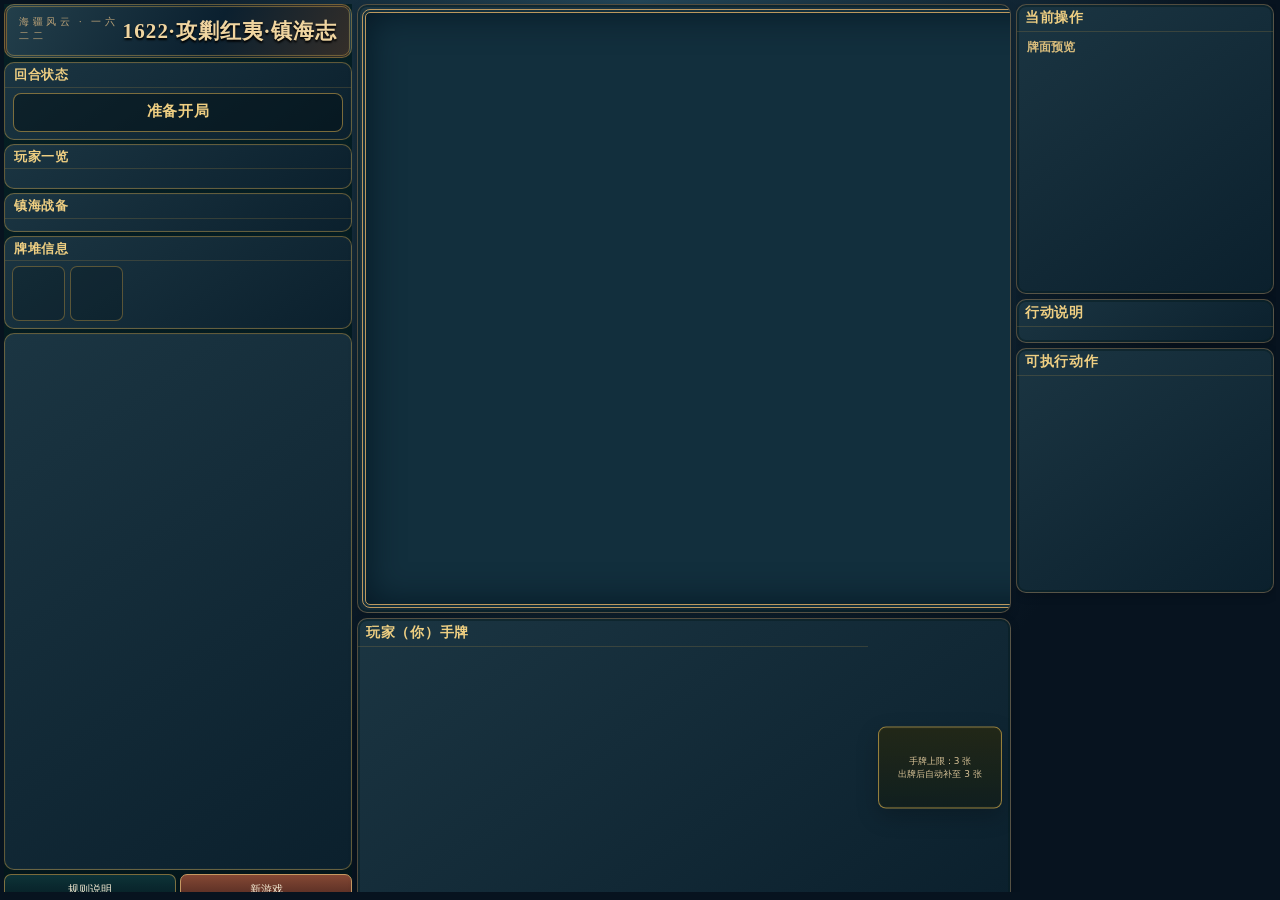
==== index.html @ cd89e006 "Add files via upload" ====
<!doctype html>
<html lang="zh-CN">
<head>
  <meta charset="utf-8">
  <meta name="viewport" content="width=device-width, initial-scale=1, viewport-fit=cover">
  <meta name="theme-color" content="#06171c">
  <title>1622·攻剿红夷·镇海志</title>
  <link rel="stylesheet" href="styles.css?v=12">
  <link rel="stylesheet" href="v13-reset.css?v=13">
  <link rel="stylesheet" href="v13-layout.css?v=13">
  <link rel="stylesheet" href="v13-board.css?v=13">
  <link rel="stylesheet" href="v13-controls.css?v=13">
  <link rel="stylesheet" href="v13-responsive.css?v=13">
  <link rel="stylesheet" href="v13-treasure-status.css?v=14">
  <link rel="stylesheet" href="v15-board-compact.css?v=15">
  <link rel="stylesheet" href="v16-reference-layout.css?v=16">
  <link rel="stylesheet" href="v17-tight-layout.css?v=17">
  <link rel="stylesheet" href="v18-left-reference.css?v=18">
  <link rel="stylesheet" href="v19-left-fit.css?v=19">
  <link rel="stylesheet" href="v20-left-icons.css?v=21">
  <link rel="stylesheet" href="v22-draw-ritual.css?v=22">
  <link rel="stylesheet" href="v23-visual-effects.css?v=23">
  <link rel="stylesheet" href="v25-mobile-responsive.css?v=29">
  <link rel="stylesheet" href="v28-mobile-cross-board.css?v=29">
  <link rel="stylesheet" href="v30-beginner-assist.css?v=30">
  <link rel="stylesheet" href="v31-analytics-feedback.css?v=31">
  <link rel="stylesheet" href="v32-feedback-placement.css?v=32">
  <link rel="stylesheet" href="v33-hand-swap.css?v=33">
  <link rel="stylesheet" href="v34-skill-cinematic.css?v=20260917">
  <link rel="stylesheet" href="mobile-portrait.css?v=2">
  <link rel="stylesheet" href="mobile-prompts.css?v=20260917c">
  <link rel="stylesheet" href="zhenhai-theme.css?v=1">
</head>
<body>
  <div id="app" class="game-shell">
    <aside class="left-dashboard" aria-label="牌局信息">
      <div class="brand-block">
        <h1>1622·攻剿红夷·镇海志</h1>
        <p>镇海争锋 · 单机三人局</p>
      </div>

      <section class="dashboard-panel round-panel">
        <div class="panel-heading">回合状态</div>
        <div id="turn-banner" class="turn-banner" aria-live="polite">准备开局</div>
      </section>

      <section class="dashboard-panel players-overview-panel">
        <div class="panel-heading">玩家一览</div>
        <div id="player-overview" class="player-overview"></div>
      </section>

      <section class="dashboard-panel treasure-overview-panel">
        <div class="panel-heading">镇海战备</div>
        <div id="treasure-overview" class="treasure-overview"></div>
      </section>

      <section class="dashboard-panel pile-info-panel">
        <div class="panel-heading">牌堆信息</div>
        <div class="pile-rail" aria-label="牌堆状态">
          <div id="draw-pile" class="pile-card"></div>
          <div id="discard-pile" class="pile-card"></div>
        </div>
      </section>

      <section id="game-log" class="game-log dashboard-panel" aria-label="行动记录"></section>

      <div class="left-actions">
        <button id="btn-rules" class="ghost-button" type="button">规则说明</button>
        <button id="btn-new-game" class="ghost-button" type="button">新游戏</button>
      </div>
    </aside>

    <main class="main-dashboard">
      <!-- Hidden interaction sources retained so target-selection logic stays intact. -->
      <section class="top-dashboard-row" aria-hidden="true">
        <section class="dashboard-panel inventory-panel">
          <div class="panel-heading">镇海战备库存</div>
          <div id="treasure-bar" class="treasure-bar" aria-label="中央镇海战备库"></div>
        </section>
        <section class="ai-status-strip" aria-label="AI玩家状态">
          <aside id="ai-left" class="player-panel player-panel--left" aria-label="AI玩家甲"></aside>
          <aside id="ai-right" class="player-panel player-panel--right" aria-label="AI玩家乙"></aside>
        </section>
      </section>

      <section class="board-stage dashboard-panel" aria-label="中央棋盘">
        <div id="board-wrap" class="board-wrap">
          <div id="board-overlay" class="board-overlay"></div>
        </div>
      </section>

      <section class="hand-dashboard dashboard-panel" aria-label="玩家手牌区">
        <div id="hand-title" class="panel-heading hand-heading">玩家（你）手牌</div>
        <section id="human-panel" class="human-panel" aria-label="玩家操作区"></section>
        <div class="hand-side-note" aria-label="换牌快捷操作">
          <span class="hand-side-note__mark">镇</span>
          <p>手牌上限：3 张<br>出牌后自动补至 3 张</p>
        </div>
      </section>
    </main>

    <aside class="right-dashboard" aria-label="当前操作">
      <section class="dashboard-panel operation-panel">
        <div class="panel-heading">当前操作</div>
        <div class="panel-subheading">牌面预览</div>
        <div id="selected-card-preview" class="selected-card-preview"></div>
      </section>

      <section class="dashboard-panel guide-panel">
        <div class="panel-heading">行动说明</div>
        <div id="action-guide" class="action-guide"></div>
      </section>

      <section class="dashboard-panel controls-panel">
        <div class="panel-heading">可执行动作</div>
        <div id="action-controls" class="action-controls"></div>
      </section>
    </aside>
  </div>

  <div id="toast" class="toast" role="status" aria-live="polite"></div>
  <div id="modal-root" class="modal-root" aria-live="assertive"></div>

  <script src="src/namespace.js?v=13"></script>
  <script src="src/v30-beginner-assist-logic.js?v=30"></script>
  <script src="src/v32-feedback-layout.js?v=32"></script>
  <script src="src/v33-hand-swap-layout.js?v=33"></script>
  <script src="src/v34-skill-cinematic-logic.js?v=34"></script>
  <script src="src/v25-mobile-layout.js?v=29"></script>
  <script src="src/catalog.js?v=13"></script>
  <script src="src/draw-ritual.js?v=22"></script>
  <script src="src/v23-visual-effects-logic.js?v=24"></script>
  <script src="src/state.js?v=20260917"></script>
  <script src="src/rules.js?v=20260917"></script>
  <script src="src/ai.js?v=13"></script>
  <script src="src/storage.js?v=20260917"></script>
  <script src="src/ui.js?v=20260917"></script>
  <script src="src/v13-ui.js?v=20260917"></script>
  <script src="src/v15-board-ui.js?v=17"></script>
  <script src="src/v18-left-ui.js?v=20260917"></script>
  <script src="src/v22-draw-ritual-ui.js?v=22"></script>
  <script src="src/v23-visual-effects.js?v=23"></script>
  <script src="src/v25-mobile-ui.js?v=29"></script>
  <script src="src/v30-beginner-assist-ui.js?v=30"></script>
  <script src="src/v34-skill-cinematic-ui.js?v=20260917c"></script>
  <script src="src/mobile-prompts.js?v=20260917c"></script>
  <script src="src/zhenhai-cinematic.js?v=1"></script>
  <script src="src/main.js?v=zhenhai1"></script>
</body>
</html>
---- styles.css ----
:root {
  color-scheme: dark;
  --bg: #06171f;
  --bg-deep: #031017;
  --surface: rgba(8, 31, 40, 0.94);
  --surface-2: rgba(11, 45, 56, 0.9);
  --ink: #f5ead0;
  --muted: #b9ab8a;
  --gold: #d6ae56;
  --gold-bright: #f1d187;
  --gold-dim: #84652c;
  --red: #9d3d34;
  --blue: #3489b1;
  --human: #e3bf57;
  --line: rgba(224, 190, 114, 0.3);
  --shadow: 0 18px 48px rgba(0, 0, 0, 0.42);
  --radius: 14px;
  font-family: "PingFang SC", "Microsoft YaHei", system-ui, sans-serif;
}

* { box-sizing: border-box; }
html, body { margin: 0; min-height: 100%; background: var(--bg-deep); color: var(--ink); }
body {
  min-height: 100vh;
  background:
    radial-gradient(circle at 50% 20%, rgba(30, 108, 118, 0.18), transparent 42%),
    linear-gradient(180deg, #071d27 0%, #031017 100%);
  overflow: auto;
}
button { font: inherit; }
button:focus-visible { outline: 2px solid var(--gold-bright); outline-offset: 3px; }

.game-shell {
  min-height: 980px;
  display: grid;
  grid-template-columns: 170px minmax(900px, 1fr) 170px;
  grid-template-rows: 72px 676px 190px;
  grid-template-areas:
    "header header header"
    "left table right"
    "human human human";
  gap: 10px;
  padding: 10px;
  max-width: 1560px;
  min-width: 1280px;
  margin: 0 auto;
}

.game-header {
  grid-area: header;
  display: grid;
  grid-template-columns: minmax(280px, 1fr) auto minmax(280px, 1fr);
  align-items: center;
  gap: 16px;
  padding: 0 18px;
  border: 1px solid var(--line);
  border-radius: var(--radius);
  background: linear-gradient(180deg, rgba(11, 45, 56, 0.95), rgba(6, 26, 35, 0.96));
  box-shadow: var(--shadow);
}
.brand-block h1 {
  margin: 0;
  color: var(--gold-bright);
  font-family: "STKaiti", "KaiTi", "Songti SC", serif;
  font-size: clamp(20px, 1.8vw, 30px);
  letter-spacing: 0.06em;
}
.brand-block p { margin: 2px 0 0; color: var(--muted); font-size: 12px; }
.turn-banner {
  min-width: 210px;
  padding: 10px 18px;
  text-align: center;
  border: 1px solid rgba(241, 209, 135, 0.45);
  background: rgba(8, 28, 34, 0.75);
  color: var(--gold-bright);
  border-radius: 999px;
  font-weight: 700;
  letter-spacing: 0.06em;
}
.turn-banner.turn-pulse { animation: turnPulse 0.7s ease; }
.header-actions { display: flex; justify-content: flex-end; gap: 8px; }
.ghost-button, .action-button {
  border: 1px solid rgba(214, 174, 86, 0.55);
  background: rgba(9, 32, 40, 0.9);
  color: var(--ink);
  border-radius: 10px;
  padding: 9px 14px;
  cursor: pointer;
  transition: transform 150ms ease, border-color 150ms ease, background 150ms ease;
}
.ghost-button:hover, .action-button:hover:not(:disabled) {
  transform: translateY(-1px);
  border-color: var(--gold-bright);
  background: rgba(24, 62, 67, 0.95);
}
.action-button--primary { background: linear-gradient(180deg, #8b6425, #5c3d14); color: #fff4ce; border-color: #e2bd69; font-weight: 700; }
.action-button:disabled { opacity: 0.42; cursor: not-allowed; }

.player-panel {
  min-height: 0;
  border: 1px solid var(--line);
  border-radius: var(--radius);
  background: linear-gradient(180deg, var(--surface-2), var(--surface));
  box-shadow: var(--shadow);
  overflow: hidden;
}
.player-panel--left { grid-area: left; }
.player-panel--right { grid-area: right; }
.player-card { height: 100%; display: flex; flex-direction: column; padding: 14px; gap: 12px; }
.player-card.is-current { box-shadow: inset 0 0 0 2px rgba(241, 209, 135, 0.5); }
.player-card.is-legal-target { cursor: pointer; animation: targetGlow 1s ease-in-out infinite alternate; }
.player-name-row { display: flex; align-items: center; justify-content: space-between; gap: 10px; }
.player-name { font-family: "STKaiti", "KaiTi", serif; font-size: 20px; color: var(--gold-bright); }
.player-status { color: var(--muted); font-size: 12px; }
.player-position { font-size: 13px; color: #d9c7a3; padding: 7px 9px; border-radius: 8px; background: rgba(0,0,0,.16); }
.ai-hand { display: flex; height: 92px; align-items: center; justify-content: center; padding-left: 28px; }
.ai-hand-card { width: 48px; aspect-ratio: 2154 / 3326; object-fit: cover; border-radius: 5px; border: 1px solid rgba(230, 200, 130, .45); box-shadow: 0 5px 12px rgba(0,0,0,.35); margin-left: -28px; }
.treasure-mini-list { display: grid; grid-template-columns: 1fr 1fr; gap: 7px; }
.treasure-mini { display: flex; align-items: center; gap: 7px; min-width: 0; padding: 5px 6px; border: 1px solid rgba(214,174,86,.2); border-radius: 8px; background: rgba(1,11,15,.2); }
.treasure-mini img { width: 28px; aspect-ratio: 2154 / 3326; object-fit: cover; border-radius: 3px; }
.treasure-mini span { font-size: 11px; white-space: nowrap; overflow: hidden; text-overflow: ellipsis; }
.treasure-mini strong { margin-left: auto; color: var(--gold-bright); }
.last-action { margin-top: auto; font-size: 12px; line-height: 1.55; color: #cbbd9c; border-top: 1px solid rgba(214,174,86,.18); padding-top: 10px; }
.skip-badge { color: #ffd3c8; background: rgba(124,44,36,.55); border: 1px solid rgba(218,104,88,.6); padding: 3px 7px; border-radius: 999px; font-size: 11px; }

.table-area {
  grid-area: table;
  min-height: 676px;
  display: grid;
  grid-template-rows: 72px 510px 78px;
  gap: 8px;
}
.treasure-bar {
  display: grid;
  grid-template-columns: repeat(4, minmax(0, 1fr));
  gap: 8px;
}
.treasure-stock {
  display: grid;
  grid-template-columns: 46px 1fr auto;
  align-items: center;
  gap: 8px;
  min-width: 0;
  padding: 7px 10px;
  border: 1px solid var(--line);
  background: linear-gradient(180deg, rgba(21, 52, 58, .95), rgba(7, 30, 39, .96));
  border-radius: 11px;
}
.treasure-stock img { width: 42px; height: 56px; object-fit: cover; border-radius: 4px; }
.treasure-stock__name { min-width: 0; font-family: "STKaiti", "KaiTi", serif; color: #f1d99a; font-size: 15px; overflow: hidden; text-overflow: ellipsis; white-space: nowrap; }
.treasure-stock__count { font-size: 22px; color: var(--gold-bright); font-weight: 800; }

.board-stage {
  min-height: 0;
  position: relative;
  display: flex;
  justify-content: center;
  align-items: center;
  gap: 14px;
  overflow: auto;
  padding: 6px 8px;
  border: 1px solid rgba(214,174,86,.2);
  border-radius: var(--radius);
  background: radial-gradient(circle at center, rgba(16,73,80,.3), rgba(0,0,0,.18));
}
.board-wrap {
  position: relative;
  width: 800px;
  height: 500px;
  min-width: 800px;
  min-height: 500px;
  max-width: 800px;
  max-height: 500px;
  flex: 0 0 800px;
  border-radius: 22px;
  overflow: hidden;
  border: 1px solid rgba(241,209,135,.14);
  background:
    radial-gradient(circle at 50% 50%, rgba(20, 80, 82, 0.34), transparent 25%),
    radial-gradient(circle at 50% 50%, rgba(244, 214, 138, 0.07), transparent 52%),
    linear-gradient(180deg, rgba(10, 36, 44, 0.92), rgba(4, 19, 25, 0.96));
  box-shadow: inset 0 0 0 1px rgba(255,255,255,.03), 0 14px 36px rgba(0,0,0,.32);
}
.board-overlay { position: absolute; inset: 0; pointer-events: none; }
.board-cross {
  position: absolute;
  border-radius: 999px;
  background: linear-gradient(180deg, rgba(241,209,135,.08), rgba(241,209,135,.24), rgba(241,209,135,.08));
  box-shadow: 0 0 18px rgba(241,209,135,.08);
}
.board-cross--vertical { left: calc(50% - 4px); top: 18%; width: 8px; height: 64%; }
.board-cross--horizontal { top: calc(50% - 4px); left: 20%; width: 60%; height: 8px; }
.board-node {
  position: absolute;
  transform: translate(-50%, -50%);
  width: 24%;
  min-height: 150px;
  padding: 12px 12px 10px;
  border-radius: 18px;
  border: 1px solid rgba(241,209,135,.2);
  background: linear-gradient(180deg, rgba(17, 48, 55, .96), rgba(7, 24, 30, .96));
  box-shadow: 0 12px 22px rgba(0,0,0,.22);
  display: flex;
  flex-direction: column;
  align-items: center;
  justify-content: center;
  gap: 8px;
  z-index: 2;
}
.board-node--center {
  width: 18%;
  min-height: 112px;
  border-radius: 26px;
  background: linear-gradient(180deg, rgba(42, 70, 55, .97), rgba(24, 44, 31, .96));
}
.board-node.is-opened { border-color: rgba(241,209,135,.34); }
.board-node__card-wrap {
  width: min(86%, 150px);
  aspect-ratio: 2154 / 3326;
  padding: 6px;
  border-radius: 12px;
  background: rgba(255,255,255,.03);
  box-shadow: inset 0 0 0 1px rgba(255,255,255,.04);
}
.location-card-on-board {
  width: 100%;
  height: 100%;
  display: block;
  object-fit: cover;
  border-radius: 8px;
  box-shadow: 0 10px 20px rgba(0,0,0,.34);
}
.board-slot-empty {
  width: 82%;
  min-height: 118px;
  display: grid;
  place-items: center;
  text-align: center;
  padding: 14px 10px;
  border-radius: 14px;
  border: 1px dashed rgba(241,209,135,.34);
  background: rgba(255,255,255,.03);
  color: #dfc693;
  font-size: 13px;
  letter-spacing: 0.04em;
}
.board-node__title {
  font-family: "STKaiti", "KaiTi", serif;
  color: var(--gold-bright);
  font-size: 18px;
  line-height: 1.1;
  text-align: center;
}
.board-node__subtitle {
  color: #c9b78e;
  font-size: 11px;
  line-height: 1.4;
  text-align: center;
}
.board-target {
  position: absolute;
  width: 27%;
  height: 50%;
  max-height: 244px;
  transform: translate(-50%, -50%);
  border: 2px dashed rgba(246, 214, 129, .92);
  border-radius: 20px;
  background: rgba(255, 223, 132, .08);
  cursor: pointer;
  pointer-events: auto;
  animation: targetGlow 1s ease-in-out infinite alternate;
  z-index: 4;
}
.board-target:hover { background: rgba(255,223,132,.15); }
.board-target--center {
  width: 20%;
  height: 28%;
  border-radius: 28px;
}
.player-token {
  position: absolute;
  width: 34px;
  height: 34px;
  transform: translate(-50%, -50%);
  border-radius: 50%;
  display: grid;
  place-items: center;
  color: #091218;
  font-weight: 900;
  font-size: 12px;
  border: 3px solid rgba(255,255,255,.78);
  box-shadow: 0 5px 12px rgba(0,0,0,.5), inset 0 0 0 1px rgba(0,0,0,.22);
  z-index: 8;
  pointer-events: none;
}
.player-token--human { background: var(--human); }
.player-token--ai1 { background: #d65d51; }
.player-token--ai2 { background: #54a6ca; }
.pile-rail { width: 82px; display: flex; flex-direction: column; gap: 12px; align-items: center; }
.pile-card { width: 68px; text-align: center; font-size: 11px; color: var(--muted); }
.pile-card img { width: 58px; aspect-ratio: 2154 / 3326; object-fit: cover; border-radius: 5px; box-shadow: 0 5px 13px rgba(0,0,0,.45); display: block; margin: 0 auto 5px; }
.pile-card strong { color: var(--gold-bright); font-size: 16px; }

.game-log {
  overflow: hidden;
  border: 1px solid rgba(214,174,86,.2);
  border-radius: 10px;
  padding: 8px 12px;
  background: rgba(2, 15, 20, .58);
}
.game-log h3 { margin: 0 0 4px; color: var(--gold); font-size: 12px; }
.log-lines { display: grid; gap: 2px; font-size: 11px; color: #c8baa0; line-height: 1.45; }
.log-line:last-child { color: #f2dfb3; }

.human-panel {
  grid-area: human;
  min-height: 0;
  display: grid;
  grid-template-columns: 240px minmax(0, 1fr) 310px;
  gap: 12px;
  padding: 12px 14px;
  border: 1px solid var(--line);
  border-radius: var(--radius);
  background: linear-gradient(180deg, rgba(9,38,47,.98), rgba(4,22,30,.98));
  box-shadow: var(--shadow);
}
.human-summary { min-width: 0; }
.human-summary h2 { margin: 0 0 4px; font-family: "STKaiti", "KaiTi", serif; color: var(--gold-bright); font-size: 21px; }
.human-summary p { margin: 2px 0 8px; color: var(--muted); font-size: 12px; }
.human-treasures { display: grid; grid-template-columns: 1fr 1fr; gap: 6px; }
.human-treasure { font-size: 11px; padding: 6px 7px; border: 1px solid rgba(214,174,86,.18); border-radius: 7px; display: flex; justify-content: space-between; }
.human-treasure strong { color: var(--gold-bright); }
.hand-zone { display: flex; justify-content: center; align-items: flex-end; min-width: 0; padding: 0 20px; overflow: visible; }
.hand-card-button {
  width: clamp(84px, 8vw, 116px);
  aspect-ratio: 2154 / 3326;
  padding: 0;
  border: 1px solid rgba(235,204,132,.65);
  border-radius: 7px;
  background: transparent;
  box-shadow: 0 8px 18px rgba(0,0,0,.38);
  cursor: pointer;
  margin-left: -20px;
  transform-origin: center bottom;
  transition: transform 150ms ease, filter 150ms ease, box-shadow 150ms ease;
  position: relative;
}
.hand-card-button:first-child { margin-left: 0; }
.hand-card-button:hover, .hand-card-button.is-selected {
  transform: translateY(-14px) scale(1.035);
  z-index: 6;
  box-shadow: 0 14px 30px rgba(0,0,0,.55), 0 0 0 2px var(--gold-bright);
}
.hand-card-button img { width: 100%; height: 100%; object-fit: cover; border-radius: inherit; display: block; }
.hand-card-button:disabled { cursor: default; filter: saturate(.7) brightness(.75); }
.hand-card-button.card-enter-hand { animation: cardEnter 380ms ease both; }
.card-tooltip {
  display: none;
  position: absolute;
  left: 50%;
  bottom: calc(100% + 8px);
  transform: translateX(-50%);
  width: 210px;
  padding: 7px 8px;
  border-radius: 7px;
  background: rgba(1,12,17,.96);
  border: 1px solid rgba(214,174,86,.5);
  color: #f0e3c7;
  font-size: 11px;
  line-height: 1.45;
  z-index: 12;
  pointer-events: none;
}
.hand-card-button:hover .card-tooltip, .hand-card-button:focus-visible .card-tooltip { display: block; }
.human-actions { display: flex; flex-direction: column; justify-content: space-between; gap: 8px; }
.action-hint {
  min-height: 82px;
  padding: 9px 10px;
  border-radius: 9px;
  background: rgba(0,0,0,.18);
  border: 1px solid rgba(214,174,86,.18);
  color: #dac9a5;
  font-size: 12px;
  line-height: 1.55;
}
.action-buttons { display: grid; grid-template-columns: 1fr 1fr; gap: 8px; }
.action-buttons .action-button--primary { grid-column: 1 / -1; }

.toast {
  position: fixed;
  left: 50%;
  bottom: 224px;
  transform: translate(-50%, 12px);
  min-width: 220px;
  max-width: min(640px, 86vw);
  padding: 10px 16px;
  border-radius: 10px;
  border: 1px solid rgba(241,209,135,.48);
  background: rgba(2,15,20,.96);
  color: #f6e8c5;
  box-shadow: 0 14px 36px rgba(0,0,0,.45);
  opacity: 0;
  pointer-events: none;
  transition: opacity 180ms ease, transform 180ms ease;
  z-index: 100;
}
.toast.is-visible { opacity: 1; transform: translate(-50%, 0); }
.modal-root { position: fixed; inset: 0; pointer-events: none; z-index: 120; }
.modal-root.is-open { pointer-events: auto; background: rgba(0,7,10,.72); display: grid; place-items: center; padding: 24px; }
.modal {
  width: min(620px, 94vw);
  max-height: 84vh;
  overflow: auto;
  padding: 22px;
  border-radius: 16px;
  border: 1px solid rgba(241,209,135,.55);
  background: linear-gradient(180deg, #12313a, #071c25);
  box-shadow: 0 25px 70px rgba(0,0,0,.65);
}
.modal h2 { margin: 0 0 8px; font-family: "STKaiti", "KaiTi", serif; color: var(--gold-bright); }
.modal p { color: #cdbf9f; line-height: 1.65; }
.modal-actions { display: flex; flex-wrap: wrap; gap: 8px; margin-top: 16px; }
.choice-grid { display: grid; grid-template-columns: repeat(auto-fit, minmax(130px, 1fr)); gap: 10px; margin-top: 14px; }
.choice-button { border: 1px solid rgba(214,174,86,.36); border-radius: 10px; background: rgba(0,0,0,.18); color: var(--ink); padding: 10px; cursor: pointer; text-align: left; }
.choice-button:hover { border-color: var(--gold-bright); }
.choice-button img { width: 56px; aspect-ratio: 2154 / 3326; object-fit: cover; float: left; margin-right: 9px; border-radius: 4px; }
.winner-overlay { text-align: center; }
.winner-overlay .winner-four { display: grid; grid-template-columns: repeat(4, 1fr); gap: 8px; margin-top: 16px; }
.winner-overlay .winner-four img { width: 100%; border-radius: 6px; }

@keyframes cardEnter { from { opacity: 0; transform: translateY(26px) scale(.92); } to { opacity: 1; transform: translateY(0) scale(1); } }
@keyframes targetGlow { from { box-shadow: 0 0 0 1px rgba(241,209,135,.25), 0 0 8px rgba(241,209,135,.15); } to { box-shadow: 0 0 0 3px rgba(241,209,135,.62), 0 0 26px rgba(241,209,135,.38); } }
@keyframes turnPulse { 50% { box-shadow: 0 0 22px rgba(241,209,135,.45); } }

@media (max-width: 1279px) {
  .game-shell {
    min-width: 0;
    max-width: 1040px;
    grid-template-columns: 1fr 1fr;
    grid-template-rows: auto 250px 676px 190px;
    grid-template-areas:
      "header header"
      "left right"
      "table table"
      "human human";
  }
  .player-panel { min-height: 240px; }
  .player-card { padding: 12px; }
  .last-action { max-height: 50px; overflow: hidden; }
}

@media (max-width: 900px) {
  body { overflow: auto; }
  .game-shell {
    height: auto;
    min-height: 100vh;
    grid-template-columns: 1fr 1fr;
    grid-template-rows: auto auto 676px auto;
    grid-template-areas:
      "header header"
      "left right"
      "table table"
      "human human";
  }
  .game-header { grid-template-columns: 1fr; gap: 6px; padding: 12px; }
  .header-actions { justify-content: center; }
  .brand-block { text-align: center; }
  .player-panel { min-height: 260px; }
  .human-panel { grid-template-columns: 1fr; min-height: 350px; }
  .human-summary { display: grid; grid-template-columns: 1fr 1fr; gap: 8px; }
  .hand-zone { min-height: 190px; }
  .board-stage { justify-content: flex-start; }
  .board-wrap { width: 800px; height: 500px; min-width: 800px; min-height: 500px; flex-basis: 800px; }
  .board-node { width: 24%; min-height: 150px; }
  .board-node--center { width: 18%; min-height: 112px; }
}

@media (prefers-reduced-motion: reduce) {
  *, *::before, *::after {
    animation-duration: 0.001ms !important;
    animation-iteration-count: 1 !important;
    transition-duration: 0.001ms !important;
    scroll-behavior: auto !important;
  }
}
---- v13-layout.css ----
:root {
  color-scheme: dark;
  --v13-bg: #041317;
  --v13-bg-2: #071c21;
  --v13-panel: #08252a;
  --v13-panel-2: #0b3035;
  --v13-panel-soft: rgba(7, 35, 40, 0.86);
  --v13-gold: #c89a48;
  --v13-gold-bright: #efcf82;
  --v13-gold-soft: rgba(211, 167, 85, 0.34);
  --v13-ink: #f4ead2;
  --v13-muted: #b9aa8d;
  --v13-line: rgba(204, 158, 70, 0.43);
  --v13-line-soft: rgba(204, 158, 70, 0.19);
  --v13-green: #5f7440;
  --v13-blue: #23627c;
  --v13-red: #7f342b;
  --v13-shadow: 0 12px 28px rgba(0, 0, 0, 0.34);
  --v13-radius: 10px;
  font-family: "PingFang SC", "Microsoft YaHei", system-ui, sans-serif;
}

* { box-sizing: border-box; }
html, body { margin: 0; min-height: 100%; background: var(--v13-bg); color: var(--v13-ink); }
body {
  min-height: 100vh;
  overflow-x: hidden;
  overflow-y: auto;
  background:
    linear-gradient(rgba(255,255,255,.012) 1px, transparent 1px),
    linear-gradient(90deg, rgba(255,255,255,.012) 1px, transparent 1px),
    linear-gradient(180deg, #08232a 0%, #041317 34%, #031015 100%);
  background-size: 36px 36px, 36px 36px, auto;
}
button { font: inherit; }
button:focus-visible { outline: 2px solid var(--v13-gold-bright); outline-offset: 2px; }
img { -webkit-user-drag: none; user-select: none; }

.game-shell {
  width: min(1920px, 100%);
  min-height: 100vh;
  margin: 0 auto;
  padding: 8px;
  display: grid;
  grid-template-columns: 300px minmax(0, 1fr) 286px;
  gap: 8px;
  align-items: stretch;
}

.left-dashboard,
.main-dashboard,
.right-dashboard {
  min-width: 0;
}

.left-dashboard,
.right-dashboard {
  display: flex;
  flex-direction: column;
  gap: 8px;
}

.main-dashboard {
  display: grid;
  grid-template-rows: auto minmax(500px, 1fr) 252px;
  gap: 8px;
}

.dashboard-panel,
.player-panel {
  border: 1px solid var(--v13-line);
  border-radius: var(--v13-radius);
  background: linear-gradient(180deg, rgba(10, 45, 50, .96), rgba(4, 26, 31, .97));
  box-shadow: inset 0 0 0 1px rgba(255,255,255,.018), var(--v13-shadow);
}

.panel-heading {
  min-height: 30px;
  display: flex;
  align-items: center;
  padding: 6px 10px;
  color: var(--v13-gold-bright);
  font-family: "STKaiti", "KaiTi", "Songti SC", serif;
  font-weight: 700;
  font-size: 16px;
  letter-spacing: .05em;
  border-bottom: 1px solid var(--v13-line-soft);
}

.panel-subheading {
  padding: 7px 10px 3px;
  color: #d9bd7c;
  font-size: 12px;
  font-weight: 700;
}

.brand-block {
  padding: 14px 14px 12px;
  min-height: 82px;
  border: 1px solid var(--v13-line);
  border-radius: var(--v13-radius);
  background: linear-gradient(180deg, #0a2b31, #061b20);
  box-shadow: var(--v13-shadow);
}
.brand-block h1 {
  margin: 0;
  color: var(--v13-gold-bright);
  font-family: "STKaiti", "KaiTi", "Songti SC", serif;
  font-size: clamp(21px, 1.7vw, 30px);
  line-height: 1.15;
  letter-spacing: .08em;
  text-shadow: 0 1px 0 #000;
}
.brand-block p { margin: 5px 0 0; color: var(--v13-muted); font-size: 11px; }

.round-panel { overflow: hidden; }
.turn-banner {
  margin: 10px;
  min-height: 54px;
  display: grid;
  place-items: center;
  text-align: center;
  padding: 8px 12px;
  color: var(--v13-gold-bright);
  border: 1px solid rgba(226, 183, 93, .55);
  border-radius: 8px;
  background: rgba(4, 20, 24, .54);
  font-size: 16px;
  font-weight: 800;
  letter-spacing: .04em;
}

.players-overview-panel { overflow: hidden; }
.player-overview { display: grid; gap: 5px; padding: 7px; }
.overview-player {
  min-height: 54px;
  display: grid;
  grid-template-columns: 34px minmax(0, 1fr) 38px;
  align-items: center;
  gap: 8px;
  padding: 7px 8px;
  border: 1px solid var(--v13-line-soft);
  border-radius: 7px;
  background: rgba(1, 14, 18, .28);
}
.overview-player.is-current {
  border-color: rgba(239, 207, 130, .72);
  background: linear-gradient(90deg, rgba(123, 91, 35, .26), rgba(1,14,18,.25));
}
.overview-token {
  width: 30px;
  height: 30px;
  display: grid;
  place-items: center;
  border-radius: 50%;
  border: 2px solid rgba(255,255,255,.7);
  color: #081217;
  font-weight: 900;
  box-shadow: 0 4px 10px rgba(0,0,0,.3);
}
.overview-token--human { background: #e8c761; }
.overview-token--ai1 { background: #d7665b; }
.overview-token--ai2 { background: #5fb0d1; }
.overview-player__body { min-width: 0; display: grid; gap: 2px; }
.overview-player__body strong { color: #f1dfb7; font-size: 13px; }
.overview-player__body small { color: var(--v13-muted); font-size: 10px; white-space: nowrap; overflow: hidden; text-overflow: ellipsis; }
.overview-hand { text-align: center; color: var(--v13-gold-bright); font-size: 18px; font-weight: 800; }
.overview-hand small { display: block; font-size: 9px; color: var(--v13-muted); font-weight: 500; }

.treasure-overview { display: grid; grid-template-columns: 1fr 1fr; gap: 6px; padding: 7px; }
.overview-treasure {
  min-width: 0;
  display: grid;
  grid-template-columns: 34px minmax(0, 1fr) auto;
  align-items: center;
  gap: 6px;
  padding: 5px 6px;
  border: 1px solid var(--v13-line-soft);
  border-radius: 7px;
  background: rgba(1, 14, 18, .23);
}
.overview-treasure__art { width: 32px; aspect-ratio: 2154 / 3326; object-fit: cover; border-radius: 3px; }
.overview-treasure span { overflow: hidden; text-overflow: ellipsis; white-space: nowrap; font-size: 11px; }
.overview-treasure strong { color: var(--v13-gold-bright); font-size: 12px; }
.overview-treasure.is-empty { opacity: .46; }

.pile-rail { display: grid; grid-template-columns: 1fr 1fr; gap: 8px; padding: 8px; }
.pile-card {
  min-height: 104px;
  display: grid;
  grid-template-columns: 50px 1fr;
  grid-template-rows: auto 1fr;
  align-items: center;
  gap: 2px 8px;
  padding: 7px;
  border: 1px solid var(--v13-line-soft);
  border-radius: 7px;
  background: rgba(1, 14, 18, .22);
  color: var(--v13-muted);
  font-size: 11px;
}
.pile-card img, .pile-card__art { grid-row: 1 / 3; width: 48px; aspect-ratio: 2154 / 3326; object-fit: cover; border-radius: 4px; box-shadow: 0 5px 12px rgba(0,0,0,.38); }
.pile-card strong { color: var(--v13-gold-bright); font-size: 23px; line-height: 1; }

.game-log { min-height: 156px; overflow: hidden; }
.game-log h3 {
  margin: 0;
  min-height: 30px;
  display: flex;
  align-items: center;
  padding: 6px 10px;
  border-bottom: 1px solid var(--v13-line-soft);
  color: var(--v13-gold-bright);
  font-family: "STKaiti", "KaiTi", serif;
  font-size: 16px;
}
.log-lines { display: grid; gap: 4px; max-height: 126px; overflow: auto; padding: 8px 10px 10px 20px; font-size: 10px; line-height: 1.45; color: #cbbda1; }
.log-line { position: relative; }
.log-line::before { content: ""; position: absolute; left: -11px; top: .55em; width: 5px; height: 5px; border-radius: 50%; background: #8fae55; }
.log-line:last-child { color: #f0ddb4; }
.log-line:last-child::before { background: #d89b4c; }

.left-actions { display: grid; grid-template-columns: 1fr 1fr; gap: 8px; margin-top: auto; }
.ghost-button,
.action-button {
  min-height: 42px;
  border: 1px solid rgba(208, 164, 78, .58);
  border-radius: 7px;
  background: linear-gradient(180deg, rgba(14, 52, 57, .95), rgba(5, 28, 34, .98));
  color: var(--v13-ink);
  padding: 8px 12px;
  cursor: pointer;
  transition: border-color 150ms ease, transform 150ms ease, filter 150ms ease;
}
.ghost-button:hover, .action-button:hover:not(:disabled) { transform: translateY(-1px); border-color: var(--v13-gold-bright); filter: brightness(1.08); }
.action-button:disabled { opacity: .38; cursor: not-allowed; }

.top-dashboard-row {
  display: grid;
  grid-template-columns: minmax(0, 1.7fr) minmax(320px, .9fr);
  gap: 8px;
}
.inventory-panel { min-width: 0; overflow: hidden; }
.treasure-bar { display: grid; grid-template-columns: repeat(4, minmax(0, 1fr)); gap: 6px; padding: 7px; }
.treasure-stock {
  min-width: 0;
  min-height: 70px;
  display: grid;
  grid-template-columns: 42px minmax(0, 1fr) auto;
  align-items: center;
  gap: 7px;
  padding: 6px 8px;
  border: 1px solid var(--v13-line-soft);
  border-radius: 7px;
  background: rgba(3, 20, 24, .46);
}
.treasure-stock__art, .treasure-stock img { width: 40px; aspect-ratio: 2154 / 3326; object-fit: cover; border-radius: 4px; }
.treasure-stock__name { min-width: 0; color: #edd59e; font-family: "STKaiti", "KaiTi", serif; font-size: 13px; white-space: nowrap; overflow: hidden; text-overflow: ellipsis; }
.treasure-stock__count { color: var(--v13-gold-bright); font-size: 19px; font-weight: 900; }
.treasure-stock.is-empty { opacity: .5; }

.ai-status-strip { display: grid; grid-template-columns: 1fr 1fr; gap: 8px; }
.player-panel { min-width: 0; overflow: hidden; }
.player-card {
  height: 100%;
  min-height: 108px;
  position: relative;
  display: grid;
  align-content: center;
  gap: 5px;
  padding: 10px 88px 10px 12px;
}
.player-card.is-current { box-shadow: inset 0 0 0 2px rgba(239, 207, 130, .52); }
.player-card.is-legal-target { cursor: pointer; animation: targetGlow 1s ease-in-out infinite alternate; }
.player-name-row { display: flex; align-items: center; justify-content: space-between; gap: 5px; }
.player-name { color: var(--v13-gold-bright); font-family: "STKaiti", "KaiTi", serif; font-size: 16px; white-space: nowrap; }
.player-status { color: var(--v13-muted); font-size: 10px; }
.player-position { color: #d6c19a; font-size: 10px; white-space: nowrap; overflow: hidden; text-overflow: ellipsis; }
.ai-hand { position: absolute; right: 10px; top: 50%; transform: translateY(-50%); display: flex; align-items: center; height: 70px; padding-left: 10px; }
.ai-hand-card { width: 31px; aspect-ratio: 2154 / 3326; object-fit: cover; border-radius: 3px; border: 1px solid rgba(230,200,130,.42); margin-left: -14px; box-shadow: 0 4px 9px rgba(0,0,0,.36); }
.ai-hand-card:first-child { margin-left: 0; }
.treasure-mini-list, .last-action { display: none; }
.skip-badge { color: #ffcdc4; background: rgba(121,45,37,.6); border: 1px solid rgba(218,104,88,.62); border-radius: 999px; padding: 2px 5px; font-size: 8px; }
---- v13-board.css ----
.board-stage {
  min-height: 0;
  padding: 8px;
  overflow: hidden;
  background: linear-gradient(180deg, rgba(7, 35, 40, .97), rgba(3, 20, 25, .98));
}
.board-wrap {
  position: relative;
  width: 100%;
  height: 100%;
  min-height: 500px;
  border-radius: 8px;
  overflow: hidden;
  border: 1px solid rgba(216, 171, 84, .24);
  background:
    linear-gradient(rgba(215, 170, 83, .022) 1px, transparent 1px),
    linear-gradient(90deg, rgba(215, 170, 83, .022) 1px, transparent 1px),
    radial-gradient(circle at center, rgba(39, 87, 75, .23), transparent 36%),
    linear-gradient(180deg, #0a3036 0%, #08282e 55%, #062229 100%);
  background-size: 34px 34px, 34px 34px, auto, auto;
  box-shadow: inset 0 0 40px rgba(0,0,0,.2);
}
.board-overlay { position: absolute; inset: 0; pointer-events: none; }
.board-cross { position: absolute; z-index: 1; background: rgba(205, 160, 75, .42); box-shadow: 0 0 8px rgba(205,160,75,.12); }
.board-cross--vertical { left: calc(50% - 1px); top: 20%; width: 2px; height: 60%; }
.board-cross--horizontal { top: calc(50% - 1px); left: 22%; width: 56%; height: 2px; }
.board-node {
  position: absolute;
  z-index: 2;
  transform: translate(-50%, -50%);
  width: 21%;
  min-width: 150px;
  max-width: 210px;
  min-height: 142px;
  display: flex;
  flex-direction: column;
  align-items: center;
  justify-content: center;
  gap: 5px;
  padding: 8px;
  border: 1px solid rgba(216,171,84,.46);
  border-radius: 9px;
  background: linear-gradient(180deg, rgba(12,51,55,.98), rgba(5,28,33,.98));
  box-shadow: 0 8px 18px rgba(0,0,0,.26);
}
.board-node--center {
  width: 19%;
  min-width: 140px;
  max-width: 190px;
  min-height: 104px;
  border-color: rgba(232, 194, 102, .7);
  background: linear-gradient(180deg, rgba(59, 79, 49, .98), rgba(31, 52, 34, .98));
}
.board-node__card-wrap {
  width: min(74%, 106px);
  aspect-ratio: 2154 / 3326;
  padding: 3px;
  border-radius: 6px;
  border: 1px solid rgba(239,207,130,.34);
  background: rgba(0,0,0,.18);
}
.location-card-on-board { width: 100%; height: 100%; display: block; object-fit: cover; border-radius: 4px; box-shadow: 0 6px 14px rgba(0,0,0,.4); }
.board-slot-empty {
  width: 82%;
  min-height: 72px;
  display: grid;
  place-items: center;
  padding: 8px;
  border: 1px dashed rgba(231,193,105,.43);
  border-radius: 7px;
  background: rgba(255,255,255,.018);
  color: #d9c28e;
  font-size: 11px;
}
.board-node__title { color: var(--v13-gold-bright); font-family: "STKaiti", "KaiTi", serif; font-size: 17px; line-height: 1.1; text-align: center; }
.board-node__subtitle { color: #c7b38b; font-size: 10px; text-align: center; }
.board-target {
  position: absolute;
  z-index: 5;
  width: 23%;
  height: 42%;
  transform: translate(-50%, -50%);
  border: 2px dashed rgba(245,210,121,.92);
  border-radius: 10px;
  background: rgba(245,210,121,.07);
  cursor: pointer;
  pointer-events: auto;
  animation: targetGlow 1s ease-in-out infinite alternate;
}
.board-target--center { width: 20%; height: 28%; }
.player-token {
  position: absolute;
  z-index: 8;
  width: 32px;
  height: 32px;
  transform: translate(-50%, -50%);
  display: grid;
  place-items: center;
  border-radius: 50%;
  border: 2px solid rgba(255,255,255,.82);
  color: #081217;
  font-size: 12px;
  font-weight: 900;
  box-shadow: 0 5px 12px rgba(0,0,0,.45);
  pointer-events: none;
}
.player-token--human { background: #e9c65b; }
.player-token--ai1 { background: #d86157; }
.player-token--ai2 { background: #5eb0d1; }

.hand-dashboard { min-height: 0; overflow: visible; }
.hand-heading { min-height: 34px; }
.human-panel { min-height: 0; height: calc(100% - 34px); }
.human-summary, .human-actions { display: none !important; }
.hand-zone {
  height: 100%;
  min-height: 208px;
  display: flex;
  justify-content: center;
  align-items: flex-end;
  gap: 12px;
  padding: 8px 20px 10px;
  overflow: visible;
}
.hand-card-button {
  width: clamp(132px, 11vw, 176px);
  aspect-ratio: 2154 / 3326;
  padding: 0;
  border: 1px solid rgba(235, 203, 128, .78);
  border-radius: 7px;
  background: transparent;
  box-shadow: 0 10px 22px rgba(0,0,0,.42);
  cursor: pointer;
  position: relative;
  transform-origin: center bottom;
  transition: transform 150ms ease, box-shadow 150ms ease, filter 150ms ease;
}
.hand-card-button:hover,
.hand-card-button.is-selected { transform: translateY(-11px) scale(1.035); z-index: 7; box-shadow: 0 16px 32px rgba(0,0,0,.58), 0 0 0 2px var(--v13-gold-bright); }
.hand-card-button:disabled { cursor: default; filter: saturate(.8) brightness(.84); }
.hand-card-art { width: 100%; height: 100%; display: block; object-fit: cover; border-radius: inherit; }
.card-tooltip {
  display: none;
  position: absolute;
  z-index: 15;
  left: 50%;
  bottom: calc(100% + 8px);
  transform: translateX(-50%);
  width: 250px;
  padding: 8px 10px;
  border: 1px solid rgba(214,174,86,.55);
  border-radius: 7px;
  background: rgba(1, 13, 17, .97);
  color: #f2e4c5;
  font-size: 11px;
  line-height: 1.5;
  pointer-events: none;
}
.hand-card-button:hover .card-tooltip,
.hand-card-button:focus-visible .card-tooltip,
.hand-card-button.is-selected .card-tooltip { display: block; }
---- v13-controls.css ----
.right-dashboard { min-height: 0; }
.operation-panel { overflow: hidden; }
.selected-card-preview { min-height: 310px; padding: 10px; display: grid; justify-items: center; align-content: start; gap: 7px; }
.preview-card-wrap { width: min(150px, 76%); }
.preview-card-art { width: 100%; aspect-ratio: 2154 / 3326; display: block; object-fit: cover; border-radius: 6px; border: 1px solid rgba(235,203,128,.62); box-shadow: 0 10px 22px rgba(0,0,0,.42); }
.selected-card-preview > strong { color: var(--v13-gold-bright); font-family: "STKaiti", "KaiTi", serif; font-size: 17px; }
.selected-card-preview > p { margin: 0; color: #c8b899; font-size: 10px; line-height: 1.5; text-align: center; }
.preview-empty { min-height: 265px; width: 100%; display: grid; place-items: center; align-content: center; gap: 10px; text-align: center; color: var(--v13-muted); }
.preview-empty__mark { width: 82px; height: 116px; display: grid; place-items: center; border: 1px dashed rgba(226,183,93,.42); border-radius: 7px; color: rgba(239,207,130,.65); font-family: "STKaiti", "KaiTi", serif; font-size: 36px; background: rgba(0,0,0,.12); }
.preview-empty strong { color: #ddc894; font-size: 13px; }
.preview-empty p { margin: 0; max-width: 210px; font-size: 10px; line-height: 1.45; }

.guide-panel { overflow: hidden; }
.action-guide { padding: 10px 12px 11px; color: #cfbea0; font-size: 11px; line-height: 1.55; }
.action-guide p { margin: 0 0 7px; }
.action-guide ul { margin: 0; padding-left: 18px; display: grid; gap: 3px; }
.action-guide li::marker { color: var(--v13-gold); }

.controls-panel { margin-top: auto; overflow: hidden; }
.action-controls { display: grid; gap: 8px; padding: 9px; }
.action-controls .action-button { min-height: 48px; font-weight: 800; letter-spacing: .04em; }
.action-button--cancel { background: linear-gradient(180deg, #244f5d, #173743); }
.action-button--save { background: linear-gradient(180deg, #65763f, #46542d); }
.action-button--primary { background: linear-gradient(180deg, #a36f1e, #724712); color: #fff0c5; border-color: #e3bd67; }
.action-button--rules { background: linear-gradient(180deg, #773a31, #57261f); }

.card-art,
.treasure-mini__art,
.ai-hand-card,
.treasure-stock__art,
.location-card-on-board,
.pile-card__art,
.hand-card-art,
.choice-art,
.winner-art,
.preview-card-art,
.overview-treasure__art {
  object-fit: cover;
  background-color: #0a2530;
}
.card-art--fallback { display: grid; place-items: center; padding: 6px; color: #f1d99a; text-align: center; }

.toast {
  position: fixed;
  z-index: 100;
  left: 50%;
  bottom: 24px;
  transform: translate(-50%, 12px);
  min-width: 220px;
  max-width: min(640px, 88vw);
  padding: 10px 16px;
  border: 1px solid rgba(239,207,130,.5);
  border-radius: 8px;
  background: rgba(2,15,20,.96);
  color: #f6e8c5;
  box-shadow: 0 14px 36px rgba(0,0,0,.45);
  opacity: 0;
  pointer-events: none;
  transition: opacity 180ms ease, transform 180ms ease;
}
.toast.is-visible { opacity: 1; transform: translate(-50%, 0); }

.modal-root { position: fixed; inset: 0; z-index: 120; pointer-events: none; }
.modal-root.is-open { pointer-events: auto; display: grid; place-items: center; padding: 24px; background: rgba(0,7,10,.76); }
.modal {
  width: min(620px, 94vw);
  max-height: 84vh;
  overflow: auto;
  padding: 22px;
  border: 1px solid rgba(239,207,130,.55);
  border-radius: 12px;
  background: linear-gradient(180deg, #12343a, #071d24);
  box-shadow: 0 25px 70px rgba(0,0,0,.65);
}
.modal h2 { margin: 0 0 8px; color: var(--v13-gold-bright); font-family: "STKaiti", "KaiTi", serif; }
.modal p { color: #cdbf9f; line-height: 1.65; }
.modal-actions { display: flex; flex-wrap: wrap; gap: 8px; margin-top: 16px; }
.choice-grid { display: grid; grid-template-columns: repeat(auto-fit, minmax(130px, 1fr)); gap: 10px; margin-top: 14px; }
.choice-button { border: 1px solid rgba(214,174,86,.36); border-radius: 8px; background: rgba(0,0,0,.18); color: var(--v13-ink); padding: 10px; cursor: pointer; text-align: left; }
.choice-button:hover { border-color: var(--v13-gold-bright); }
.choice-button img, .choice-art { width: 56px; aspect-ratio: 2154 / 3326; object-fit: cover; float: left; margin-right: 9px; border-radius: 4px; }
.winner-overlay { text-align: center; }
.winner-overlay .winner-four { display: grid; grid-template-columns: repeat(4, 1fr); gap: 8px; margin-top: 16px; }
.winner-overlay .winner-four img { width: 100%; border-radius: 6px; }
---- v13-responsive.css ----
@keyframes targetGlow {
  from { box-shadow: 0 0 0 1px rgba(239,207,130,.25), 0 0 8px rgba(239,207,130,.14); }
  to { box-shadow: 0 0 0 3px rgba(239,207,130,.62), 0 0 24px rgba(239,207,130,.34); }
}

@media (max-width: 1420px) {
  .game-shell { grid-template-columns: 260px minmax(0, 1fr) 250px; }
  .main-dashboard { grid-template-rows: auto minmax(470px, 1fr) 236px; }
  .top-dashboard-row { grid-template-columns: minmax(0, 1.55fr) minmax(290px, .9fr); }
  .brand-block h1 { font-size: 22px; }
  .board-wrap { min-height: 470px; }
  .board-node { min-width: 135px; min-height: 130px; }
  .hand-card-button { width: clamp(122px, 10vw, 156px); }
  .selected-card-preview { min-height: 290px; }
}

@media (max-width: 1180px) {
  .game-shell {
    grid-template-columns: 240px minmax(0, 1fr);
    grid-template-rows: auto auto;
  }
  .right-dashboard { grid-column: 1 / -1; display: grid; grid-template-columns: 1.2fr 1fr 1fr; gap: 8px; }
  .controls-panel { margin-top: 0; }
  .selected-card-preview { min-height: 210px; grid-template-columns: 120px 1fr; align-items: center; justify-items: start; }
  .preview-card-wrap { width: 110px; grid-row: 1 / 3; }
  .preview-empty { min-height: 180px; }
  .main-dashboard { grid-template-rows: auto minmax(470px, 1fr) 230px; }
}

@media (max-width: 860px) {
  .game-shell { display: block; padding: 7px; }
  .left-dashboard, .main-dashboard, .right-dashboard { margin-bottom: 8px; }
  .left-dashboard { display: grid; grid-template-columns: 1fr 1fr; }
  .brand-block, .round-panel, .left-actions { grid-column: 1 / -1; }
  .game-log { min-height: 132px; }
  .main-dashboard { display: grid; grid-template-rows: auto auto auto; }
  .top-dashboard-row { grid-template-columns: 1fr; }
  .ai-status-strip { min-height: 105px; }
  .board-wrap { min-height: 520px; }
  .hand-zone { min-height: 210px; padding-inline: 4px; gap: 7px; }
  .hand-card-button { width: min(29vw, 150px); }
  .right-dashboard { display: grid; grid-template-columns: 1fr 1fr; }
  .operation-panel { grid-row: span 2; }
  .selected-card-preview { min-height: 250px; display: grid; grid-template-columns: 1fr; justify-items: center; }
  .preview-card-wrap { width: 120px; grid-row: auto; }
}

@media (max-width: 620px) {
  .left-dashboard { display: flex; }
  .top-dashboard-row { gap: 6px; }
  .treasure-bar { grid-template-columns: 1fr 1fr; }
  .ai-status-strip { grid-template-columns: 1fr 1fr; }
  .player-card { padding-right: 10px; }
  .ai-hand { display: none; }
  .board-stage { padding: 5px; }
  .board-wrap { min-height: 450px; }
  .board-node { width: 32%; min-width: 106px; min-height: 112px; padding: 5px; }
  .board-node--center { width: 29%; min-width: 98px; min-height: 84px; }
  .board-node__card-wrap { width: 65px; }
  .board-slot-empty { min-height: 58px; font-size: 9px; }
  .board-node__title { font-size: 13px; }
  .board-node__subtitle { font-size: 8px; }
  .player-token { width: 27px; height: 27px; font-size: 10px; }
  .hand-dashboard { overflow: hidden; }
  .hand-zone { min-height: 190px; gap: 5px; padding: 6px 2px 8px; }
  .hand-card-button { width: min(30.5vw, 126px); }
  .card-tooltip { width: min(220px, 68vw); font-size: 10px; }
  .right-dashboard { display: flex; }
  .selected-card-preview { min-height: 230px; }
  .preview-card-wrap { width: 118px; }
  .action-controls { grid-template-columns: 1fr 1fr; }
  .action-controls .action-button { min-height: 44px; font-size: 13px; }
  .winner-overlay .winner-four { grid-template-columns: 1fr 1fr; }
}

@media (max-width: 420px) {
  .treasure-overview { grid-template-columns: 1fr 1fr; }
  .pile-rail { grid-template-columns: 1fr 1fr; }
  .board-wrap { min-height: 390px; }
  .board-node { width: 34%; min-width: 98px; min-height: 102px; }
  .board-node--center { width: 30%; min-width: 92px; min-height: 78px; }
  .hand-card-button { width: min(31vw, 116px); }
  .hand-zone { min-height: 176px; }
}

@media (prefers-reduced-motion: reduce) {
  *, *::before, *::after { animation-duration: .001ms !important; animation-iteration-count: 1 !important; transition-duration: .001ms !important; }
}
---- v13-treasure-status.css ----
/* V13.1: every player always shows all four treasure types. */
.overview-player {
  min-height: 102px;
  grid-template-columns: 34px minmax(0, 1fr) 38px;
  align-items: start;
}
.overview-token,
.overview-hand { margin-top: 4px; }
.overview-player__body { gap: 7px; }
.overview-player__meta { display: grid; gap: 2px; min-width: 0; }
.overview-player__meta strong { color: #f1dfb7; font-size: 13px; }
.overview-player__meta small { color: var(--v13-muted); font-size: 10px; white-space: nowrap; overflow: hidden; text-overflow: ellipsis; }
.overview-player__treasures {
  display: grid;
  grid-template-columns: repeat(2, minmax(0, 1fr));
  gap: 4px;
}
.overview-player__treasure {
  min-width: 0;
  height: 31px;
  display: grid;
  grid-template-columns: 21px minmax(0, 1fr) auto;
  align-items: center;
  gap: 4px;
  padding: 3px 5px;
  border: 1px solid rgba(204, 158, 70, .18);
  border-radius: 5px;
  background: rgba(1, 14, 18, .28);
}
.overview-player__treasure img {
  width: 19px;
  height: 24px;
  object-fit: cover;
  border-radius: 2px;
}
.overview-player__treasure span {
  min-width: 0;
  overflow: hidden;
  text-overflow: ellipsis;
  white-space: nowrap;
  color: #d4c5a7;
  font-size: 10px;
}
.overview-player__treasure strong {
  color: var(--v13-gold-bright);
  font-size: 11px;
}
.overview-player__treasure.no-treasure {
  opacity: .48;
  filter: saturate(.45);
}
.overview-player__treasure.has-treasure {
  border-color: rgba(239, 207, 130, .52);
  background: rgba(111, 79, 29, .17);
}

/* AI panels expose treasure status only; AI card faces remain hidden. */
.ai-status-strip .treasure-mini-list {
  display: grid;
  grid-template-columns: repeat(2, minmax(0, 1fr));
  gap: 3px;
  margin-top: 2px;
}
.ai-status-strip .treasure-mini {
  min-width: 0;
  display: grid;
  grid-template-columns: 16px minmax(0,1fr) auto;
  align-items: center;
  gap: 3px;
  padding: 2px 3px;
  border: 1px solid rgba(204,158,70,.14);
  border-radius: 4px;
  background: rgba(1,14,18,.22);
  font-size: 8px;
}
.ai-status-strip .treasure-mini img { width: 14px; height: 18px; object-fit: cover; border-radius: 2px; }
.ai-status-strip .treasure-mini span { overflow: hidden; text-overflow: ellipsis; white-space: nowrap; }
.ai-status-strip .treasure-mini strong { color: var(--v13-gold-bright); }

@media (max-width: 720px) {
  .overview-player { min-height: 96px; }
  .overview-player__treasure { height: 29px; grid-template-columns: 19px minmax(0,1fr) auto; }
  .overview-player__treasure img { width: 17px; height: 22px; }
}
---- v15-board-compact.css ----
/* V15 board density pass: presentation only. Original card artwork and game rules remain unchanged. */

.main-dashboard {
  grid-template-rows: auto clamp(420px, 48vh, 500px) 252px;
  align-content: start;
}

.board-stage {
  padding: 6px;
}

.board-wrap {
  height: 100%;
  min-height: 0;
}

.board-overlay {
  transform: translateY(-4px);
}

.board-cross--vertical {
  top: 24%;
  height: 48%;
}

.board-cross--horizontal {
  top: calc(48% - 1px);
  left: 27%;
  width: 46%;
}

.board-node--location {
  width: auto;
  min-width: 0;
  max-width: none;
  min-height: 0;
  padding: 0;
  gap: 0;
  display: grid;
  place-items: center;
  overflow: visible;
  border: 0;
  background: transparent;
  box-shadow: none;
}

.board-node--location.is-opened {
  background: transparent;
  border: 0;
  box-shadow: none;
}

.board-node__card-wrap {
  width: clamp(118px, 9.5vw, 142px);
  aspect-ratio: 2154 / 3326;
  padding: 3px;
  border-radius: 7px;
  border: 1px solid rgba(239, 207, 130, .52);
  background: rgba(0, 0, 0, .18);
  box-shadow: 0 10px 24px rgba(0, 0, 0, .38);
}

.location-card-on-board {
  object-fit: contain;
}

/* Opened location cards already contain their own title and description. */
.board-node--location.is-opened .board-node__title,
.board-node--location.is-opened .board-node__subtitle {
  display: none;
}

.board-node--location:not(.is-opened) .board-slot-empty {
  width: clamp(110px, 8.8vw, 130px);
  min-height: 0;
  aspect-ratio: 2154 / 3326;
  padding: 8px;
  border-radius: 7px;
}

/* Closed-location helper copy sits beside the slot, never above or below it. */
.board-node--location:not(.is-opened) .board-node__title,
.board-node--location:not(.is-opened) .board-node__subtitle {
  position: absolute;
  left: calc(100% + 10px);
  width: 94px;
  margin: 0;
  text-align: left;
  line-height: 1.25;
  pointer-events: none;
}

.board-node--location:not(.is-opened) .board-node__title {
  top: 39%;
  font-size: 14px;
}

.board-node--location:not(.is-opened) .board-node__subtitle {
  top: 55%;
  font-size: 9px;
}

.board-node--location[data-location-id="zhuluo"] .board-node__title,
.board-node--location[data-location-id="zhuluo"] .board-node__subtitle {
  left: auto;
  right: calc(100% + 10px);
  text-align: right;
}

.board-node--center {
  width: clamp(142px, 13vw, 174px);
  min-width: 0;
  max-width: none;
  min-height: 92px;
  padding: 10px 12px;
}

.board-node--center .board-node__title {
  font-size: 16px;
}

.board-node--center .board-node__subtitle {
  font-size: 9px;
}

.board-target {
  width: clamp(126px, 10.5vw, 154px);
  height: clamp(192px, 16vw, 236px);
}

.board-target--center {
  width: clamp(150px, 14vw, 184px);
  height: 112px;
}

@media (max-width: 1420px) {
  .main-dashboard {
    grid-template-rows: auto clamp(405px, 47vh, 460px) 236px;
  }

  .board-node__card-wrap {
    width: clamp(108px, 9.2vw, 132px);
  }

  .board-node--location:not(.is-opened) .board-slot-empty {
    width: clamp(102px, 8.7vw, 122px);
  }
}

@media (max-width: 1180px) {
  .main-dashboard {
    grid-template-rows: auto 430px 230px;
  }
}

@media (max-width: 860px) {
  .main-dashboard {
    grid-template-rows: auto 430px auto;
  }

  .board-wrap {
    height: 430px;
    min-height: 0;
  }

  .board-node__card-wrap {
    width: clamp(92px, 15vw, 116px);
  }

  .board-node--location:not(.is-opened) .board-slot-empty {
    width: clamp(88px, 14vw, 108px);
  }

  .board-node--location:not(.is-opened) .board-node__title,
  .board-node--location:not(.is-opened) .board-node__subtitle {
    width: 72px;
  }
}

@media (max-width: 620px) {
  .main-dashboard {
    grid-template-rows: auto 390px auto;
  }

  .board-wrap {
    height: 390px;
    min-height: 0;
  }

  .board-node__card-wrap {
    width: clamp(72px, 20vw, 88px);
  }

  .board-node--location:not(.is-opened) .board-slot-empty {
    width: clamp(70px, 19vw, 84px);
    font-size: 9px;
  }

  .board-node--location:not(.is-opened) .board-node__title,
  .board-node--location:not(.is-opened) .board-node__subtitle {
    left: calc(100% + 5px);
    width: 56px;
  }

  .board-node--location[data-location-id="zhuluo"] .board-node__title,
  .board-node--location[data-location-id="zhuluo"] .board-node__subtitle {
    left: auto;
    right: calc(100% + 5px);
  }

  .board-node--location:not(.is-opened) .board-node__title {
    top: 38%;
    font-size: 10px;
  }

  .board-node--location:not(.is-opened) .board-node__subtitle {
    top: 55%;
    font-size: 7px;
  }

  .board-node--center {
    width: 104px;
    min-height: 76px;
    padding: 7px;
  }

  .board-node--center .board-node__title { font-size: 13px; }
  .board-node--center .board-node__subtitle { font-size: 8px; }

  .board-target {
    width: 94px;
    height: 146px;
  }

  .board-target--center {
    width: 110px;
    height: 86px;
  }
}

@media (max-width: 420px) {
  .main-dashboard {
    grid-template-rows: auto 350px auto;
  }

  .board-wrap {
    height: 350px;
    min-height: 0;
  }

  .board-node__card-wrap {
    width: 68px;
  }

  .board-node--location:not(.is-opened) .board-slot-empty {
    width: 66px;
  }

  .board-node--location:not(.is-opened) .board-node__title,
  .board-node--location:not(.is-opened) .board-node__subtitle {
    width: 48px;
  }

  .board-node--location:not(.is-opened) .board-node__subtitle {
    display: none;
  }
}
---- v16-reference-layout.css ----
/* V16 reference-frame pass: match the approved three-column game layout.
   Presentation only. Original card artwork, deck data and game rules remain unchanged. */

.game-shell {
  width: min(1760px, 100%);
  min-height: 100svh;
  margin: 0 auto;
  padding: 4px;
  display: grid;
  grid-template-columns: clamp(300px, 20.5vw, 360px) minmax(0, 1fr) clamp(282px, 19vw, 330px);
  gap: 6px;
  align-items: stretch;
}

/* The top inventory/AI strip repeats information already shown in the left rail. */
.top-dashboard-row {
  display: none !important;
}

.left-dashboard,
.right-dashboard {
  gap: 6px;
}

.main-dashboard {
  min-width: 0;
  min-height: calc(100svh - 8px);
  display: grid;
  grid-template-rows: minmax(520px, 1fr) 260px;
  gap: 6px;
  align-content: stretch;
}

/* LEFT RAIL --------------------------------------------------------------- */
.brand-block {
  min-height: 64px;
  padding: 10px 12px 8px;
}
.brand-block h1 {
  font-size: clamp(21px, 1.65vw, 29px);
}
.brand-block p {
  display: none;
}

.panel-heading {
  min-height: 28px;
  padding: 5px 9px;
  font-size: 15px;
}

.turn-banner {
  min-height: 48px;
  margin: 7px 9px 9px;
  padding: 6px 10px;
  font-size: 15px;
}

.player-overview {
  gap: 4px;
  padding: 6px;
}
.overview-player {
  min-height: 86px;
  grid-template-columns: 32px minmax(0, 1fr) 34px;
  gap: 7px;
  padding: 6px 7px;
}
.overview-token {
  width: 29px;
  height: 29px;
}
.overview-player__body {
  gap: 4px;
}
.overview-player__meta {
  min-width: 0;
}
.overview-player__meta strong {
  font-size: 12px;
}
.overview-player__meta small {
  font-size: 9px;
}
.overview-player__treasures {
  gap: 3px;
}
.overview-player__treasure {
  min-height: 22px;
  padding: 2px 3px;
  gap: 3px;
}
.overview-player__treasure img {
  width: 16px;
}
.overview-player__treasure span,
.overview-player__treasure strong {
  font-size: 9px;
}
.overview-hand {
  font-size: 17px;
}

/* When a command/tactic requires a target, the left player row becomes the target. */
.overview-player.is-legal-target {
  cursor: pointer;
  border-color: rgba(247, 211, 119, .95);
  background: linear-gradient(90deg, rgba(153, 108, 35, .34), rgba(4, 25, 30, .45));
  animation: targetGlow 1s ease-in-out infinite alternate;
}
.overview-player.is-legal-target::after {
  content: "点选目标";
  position: absolute;
  right: 7px;
  top: 5px;
  padding: 2px 5px;
  border: 1px solid rgba(244, 205, 113, .72);
  border-radius: 999px;
  background: rgba(95, 63, 12, .86);
  color: #ffe7a8;
  font-size: 8px;
}
.overview-player {
  position: relative;
}

.treasure-overview {
  grid-template-columns: 1fr 1fr;
  gap: 5px;
  padding: 6px;
}
.overview-treasure {
  grid-template-columns: 38px minmax(0, 1fr) auto;
  gap: 6px;
  min-height: 57px;
  padding: 5px 6px;
}
.overview-treasure__art {
  width: 36px;
}
.overview-treasure span {
  font-size: 10px;
}
.overview-treasure strong {
  font-size: 14px;
}

.pile-rail {
  gap: 6px;
  padding: 6px;
}
.pile-card {
  min-height: 88px;
  grid-template-columns: 42px 1fr;
  padding: 6px;
}
.pile-card img,
.pile-card__art {
  width: 40px;
}
.pile-card strong {
  font-size: 20px;
}

.game-log {
  min-height: 122px;
}
.log-lines {
  max-height: 94px;
  padding-top: 6px;
  padding-bottom: 7px;
}
.left-actions {
  gap: 6px;
}
.left-actions .ghost-button {
  min-height: 38px;
  padding: 6px 9px;
}

/* BOARD ------------------------------------------------------------------ */
.board-stage {
  min-height: 0;
  padding: 4px;
  overflow: hidden;
}
.board-wrap {
  min-height: 0 !important;
  height: 100%;
}
.board-overlay {
  transform: none;
}

.board-cross--vertical {
  top: 20%;
  height: 60%;
}
.board-cross--horizontal {
  top: calc(50% - 1px);
  left: 25%;
  width: 50%;
}

.board-node__card-wrap {
  width: clamp(148px, 10.2vw, 176px);
  padding: 3px;
  border-radius: 8px;
  box-shadow: 0 12px 28px rgba(0, 0, 0, .44);
}
.location-card-on-board {
  object-fit: contain;
}

.board-node--location:not(.is-opened) .board-slot-empty {
  width: clamp(136px, 9.4vw, 160px);
}
.board-node--location:not(.is-opened) .board-node__title,
.board-node--location:not(.is-opened) .board-node__subtitle {
  width: 92px;
}
.board-node--location[data-location-id="mengxia"] .board-node__title,
.board-node--location[data-location-id="mengxia"] .board-node__subtitle {
  left: auto;
  right: calc(100% + 10px);
  text-align: right;
}

.board-node--center {
  width: clamp(176px, 14vw, 220px);
  min-height: 106px;
  padding: 12px 14px;
}
.board-node--center .board-node__title {
  font-size: 18px;
}
.board-node--center .board-node__subtitle {
  font-size: 9px;
}

.player-token {
  width: 34px;
  height: 34px;
  font-size: 12px;
}

/* HAND ------------------------------------------------------------------- */
.hand-dashboard {
  position: relative;
  min-height: 0;
  overflow: hidden;
  padding-right: 172px;
}
.hand-heading {
  min-height: 32px;
}
.human-panel {
  height: calc(100% - 32px);
}
.hand-zone {
  height: 100%;
  min-height: 0;
  justify-content: center;
  align-items: center;
  gap: 14px;
  padding: 8px 12px 10px;
}
.hand-card-button {
  width: clamp(152px, 11.2vw, 192px);
}

.hand-side-note {
  position: absolute;
  right: 10px;
  top: 42px;
  bottom: 10px;
  width: 150px;
  display: grid;
  place-items: center;
  align-content: center;
  gap: 9px;
  padding: 10px;
  border: 1px solid rgba(213, 169, 82, .34);
  border-radius: 8px;
  background: rgba(2, 20, 25, .48);
  color: #d8c397;
  text-align: center;
}
.hand-side-note__mark {
  width: 68px;
  height: 86px;
  display: grid;
  place-items: center;
  border: 1px solid rgba(213, 169, 82, .22);
  border-radius: 7px;
  color: rgba(235, 202, 126, .46);
  font-family: "STKaiti", "KaiTi", serif;
  font-size: 32px;
}
.hand-side-note p {
  margin: 0;
  font-size: 11px;
  line-height: 1.65;
}

/* RIGHT RAIL ------------------------------------------------------------- */
.right-dashboard {
  min-height: calc(100svh - 8px);
}
.selected-card-preview {
  min-height: 330px;
  padding: 9px;
}
.preview-card-wrap {
  width: min(176px, 82%);
}
.preview-empty {
  min-height: 290px;
}
.action-guide {
  padding: 9px 11px 10px;
  font-size: 10px;
}
.action-controls {
  gap: 7px;
  padding: 8px;
}
.action-controls .action-button {
  min-height: 52px;
  font-size: 15px;
}

/* RESPONSIVE ------------------------------------------------------------- */
@media (max-width: 1420px) {
  .game-shell {
    grid-template-columns: 268px minmax(0, 1fr) 254px;
  }
  .main-dashboard {
    grid-template-rows: minmax(500px, 1fr) 242px;
  }
  .hand-dashboard {
    padding-right: 146px;
  }
  .hand-side-note {
    width: 126px;
  }
  .board-node__card-wrap {
    width: clamp(132px, 10vw, 160px);
  }
  .hand-card-button {
    width: clamp(132px, 10.6vw, 168px);
  }
}

@media (max-width: 1180px) {
  .game-shell {
    grid-template-columns: 238px minmax(0, 1fr);
    grid-template-rows: auto auto;
  }
  .main-dashboard {
    grid-template-rows: minmax(490px, 1fr) 232px;
  }
  .right-dashboard {
    min-height: 0;
    grid-column: 1 / -1;
    display: grid;
    grid-template-columns: 1.15fr 1fr 1fr;
    gap: 6px;
  }
  .controls-panel {
    margin-top: 0;
  }
  .hand-dashboard {
    padding-right: 0;
  }
  .hand-side-note {
    display: none;
  }
}

@media (max-width: 860px) {
  .game-shell {
    display: block;
    padding: 6px;
  }
  .left-dashboard,
  .main-dashboard,
  .right-dashboard {
    margin-bottom: 6px;
  }
  .left-dashboard {
    display: grid;
    grid-template-columns: 1fr 1fr;
  }
  .brand-block,
  .round-panel,
  .left-actions {
    grid-column: 1 / -1;
  }
  .main-dashboard {
    min-height: 0;
    grid-template-rows: 520px 226px;
  }
  .right-dashboard {
    display: grid;
    grid-template-columns: 1fr 1fr;
  }
  .operation-panel {
    grid-row: span 2;
  }
  .board-node__card-wrap {
    width: clamp(108px, 18vw, 132px);
  }
  .hand-card-button {
    width: min(29vw, 145px);
  }
}

@media (max-width: 620px) {
  .left-dashboard {
    display: flex;
  }
  .main-dashboard {
    grid-template-rows: 450px 200px;
  }
  .board-node__card-wrap {
    width: clamp(82px, 22vw, 106px);
  }
  .board-node--location:not(.is-opened) .board-slot-empty {
    width: clamp(78px, 20vw, 98px);
  }
  .board-node--location:not(.is-opened) .board-node__title,
  .board-node--location:not(.is-opened) .board-node__subtitle {
    width: 68px;
    font-size: 8px;
  }
  .board-node--center {
    width: 112px;
    min-height: 78px;
  }
  .board-node--center .board-node__title {
    font-size: 13px;
  }
  .hand-zone {
    gap: 5px;
    padding-inline: 2px;
  }
  .hand-card-button {
    width: min(30vw, 122px);
  }
  .right-dashboard {
    display: flex;
  }
}

@media (max-width: 420px) {
  .main-dashboard {
    grid-template-rows: 400px 182px;
  }
  .board-node__card-wrap {
    width: 78px;
  }
  .hand-card-button {
    width: min(31vw, 112px);
  }
}
---- v17-tight-layout.css ----
/* V17 compact layout correction.
   Presentation only: preserve original card artwork and game rules. */

@media (min-width: 1181px) {
  html,
  body {
    height: 100%;
    overflow: hidden;
  }

  .game-shell {
    width: min(1760px, 100%);
    height: calc(100dvh - 8px);
    min-height: 720px;
    padding: 4px;
    grid-template-columns: clamp(280px, 19vw, 320px) minmax(0, 1fr) clamp(260px, 17.5vw, 292px);
    gap: 5px;
    overflow: hidden;
  }

  .left-dashboard,
  .main-dashboard,
  .right-dashboard {
    height: 100%;
    min-height: 0;
    gap: 5px;
  }

  /* LEFT RAIL: keep all information, but stop it from forcing page scroll. */
  .left-dashboard {
    overflow: hidden;
  }

  .brand-block {
    min-height: 54px;
    padding: 7px 10px 6px;
  }

  .brand-block h1 {
    font-size: clamp(19px, 1.42vw, 25px);
    line-height: 1.08;
  }

  .panel-heading {
    min-height: 25px;
    padding: 4px 8px;
    font-size: 14px;
  }

  .turn-banner {
    min-height: 40px;
    margin: 5px 7px 7px;
    padding: 5px 8px;
    font-size: 14px;
  }

  .player-overview {
    gap: 3px;
    padding: 4px;
  }

  .overview-player {
    min-height: 72px;
    grid-template-columns: 29px minmax(0, 1fr) 31px;
    gap: 5px;
    padding: 4px 5px;
  }

  .overview-token {
    width: 26px;
    height: 26px;
    font-size: 11px;
  }

  .overview-player__body {
    gap: 2px;
  }

  .overview-player__meta strong {
    font-size: 11px;
  }

  .overview-player__meta small {
    font-size: 8px;
  }

  .overview-player__treasures {
    gap: 2px;
  }

  .overview-player__treasure {
    min-height: 18px;
    padding: 1px 2px;
    gap: 2px;
  }

  .overview-player__treasure img {
    width: 13px;
  }

  .overview-player__treasure span,
  .overview-player__treasure strong {
    font-size: 8px;
  }

  .overview-hand {
    font-size: 15px;
  }

  .overview-hand small {
    font-size: 8px;
  }

  .treasure-overview {
    gap: 4px;
    padding: 4px;
  }

  .overview-treasure {
    grid-template-columns: 31px minmax(0, 1fr) auto;
    min-height: 46px;
    gap: 4px;
    padding: 4px;
  }

  .overview-treasure__art {
    width: 29px;
  }

  .overview-treasure span {
    font-size: 9px;
  }

  .overview-treasure strong {
    font-size: 12px;
  }

  .pile-rail {
    gap: 5px;
    padding: 4px;
  }

  .pile-card {
    min-height: 70px;
    grid-template-columns: 34px 1fr;
    gap: 2px 5px;
    padding: 4px;
  }

  .pile-card img,
  .pile-card__art {
    width: 32px;
  }

  .pile-card strong {
    font-size: 18px;
  }

  .game-log {
    min-height: 0;
    flex: 1 1 88px;
  }

  .game-log h3 {
    min-height: 25px;
    padding: 4px 8px;
    font-size: 14px;
  }

  .log-lines {
    max-height: none;
    height: calc(100% - 25px);
    padding: 5px 8px 6px 18px;
    font-size: 9px;
    gap: 2px;
  }

  .left-actions {
    gap: 5px;
    margin-top: 0;
  }

  .left-actions .ghost-button {
    min-height: 34px;
    padding: 5px 7px;
    font-size: 12px;
  }

  /* MAIN: one compact board + one full-height hand row. */
  .main-dashboard {
    grid-template-rows: minmax(0, 1fr) 286px;
    align-content: stretch;
  }

  .board-stage {
    height: 100%;
    min-height: 0;
    padding: 4px;
    overflow: hidden;
  }

  .board-wrap {
    height: 100%;
    min-height: 0 !important;
  }

  .board-overlay {
    transform: translateY(-2px);
  }

  .board-cross--vertical {
    top: 22%;
    height: 52%;
  }

  .board-cross--horizontal {
    top: calc(48% - 1px);
    left: 29%;
    width: 42%;
  }

  .board-node__card-wrap {
    width: clamp(132px, 9.6vw, 154px);
  }

  .board-node--location:not(.is-opened) .board-slot-empty {
    width: clamp(122px, 8.9vw, 142px);
  }

  .board-node--center {
    width: clamp(154px, 12.4vw, 190px);
    min-height: 88px;
    padding: 9px 11px;
  }

  .board-node--center .board-node__title {
    font-size: 16px;
  }

  .player-token {
    width: 31px;
    height: 31px;
    font-size: 11px;
  }

  /* HAND: complete cards must be visible; never solve density by cropping. */
  .hand-dashboard {
    height: 286px;
    min-height: 286px;
    padding-right: 122px;
    overflow: hidden;
  }

  .hand-heading {
    min-height: 28px;
  }

  .human-panel {
    height: calc(100% - 28px);
    min-height: 0;
  }

  .hand-zone {
    height: 100%;
    min-height: 0;
    align-items: center;
    justify-content: center;
    gap: 10px;
    padding: 5px 8px 7px;
    overflow: hidden;
  }

  .hand-card-button {
    width: clamp(138px, 10vw, 156px);
    max-height: 242px;
  }

  .hand-card-button:hover,
  .hand-card-button.is-selected {
    transform: translateY(-5px) scale(1.02);
  }

  .hand-side-note {
    right: 8px;
    top: 50%;
    bottom: auto;
    transform: translateY(-42%);
    width: 104px;
    min-height: 82px;
    padding: 8px 6px;
    gap: 5px;
  }

  .hand-side-note__mark {
    width: 38px;
    height: 43px;
    font-size: 20px;
  }

  .hand-side-note p {
    font-size: 9px;
    line-height: 1.45;
  }

  /* RIGHT RAIL: no dead zone between guide and controls. */
  .right-dashboard {
    min-height: 0;
    display: grid;
    grid-template-rows: minmax(290px, 1.3fr) auto minmax(245px, 1fr);
    gap: 5px;
    overflow: hidden;
  }

  .operation-panel,
  .guide-panel,
  .controls-panel {
    min-height: 0;
    margin-top: 0;
  }

  .selected-card-preview {
    height: calc(100% - 50px);
    min-height: 0;
    padding: 7px;
    overflow: hidden;
  }

  .preview-card-wrap {
    width: min(160px, 80%);
  }

  .preview-empty {
    min-height: 0;
    height: 100%;
  }

  .action-guide {
    padding: 7px 9px 8px;
    font-size: 9px;
    line-height: 1.45;
  }

  .action-controls {
    height: calc(100% - 25px);
    min-height: 0;
    display: grid;
    grid-template-rows: repeat(4, minmax(0, 1fr));
    gap: 5px;
    padding: 6px;
  }

  .action-controls .action-button {
    min-height: 0;
    height: 100%;
    padding: 6px 8px;
    font-size: 13px;
  }
}

@media (min-width: 1181px) and (max-height: 820px) {
  .game-shell {
    min-height: 680px;
  }

  .main-dashboard {
    grid-template-rows: minmax(0, 1fr) 250px;
  }

  .hand-dashboard {
    height: 250px;
    min-height: 250px;
  }

  .hand-card-button {
    width: clamp(126px, 9.2vw, 142px);
    max-height: 216px;
  }

  .overview-player {
    min-height: 65px;
  }

  .overview-treasure {
    min-height: 41px;
  }

  .pile-card {
    min-height: 62px;
  }

  .right-dashboard {
    grid-template-rows: minmax(250px, 1.2fr) auto minmax(220px, 1fr);
  }
}
---- v18-left-reference.css ----
/* V18 left-rail redesign: match the approved reference image.
   Left information rail only; game rules, card artwork, board, hand area and right rail remain unchanged. */

@media (min-width: 1181px) {
  /* Reference image uses a wider, more readable information rail. */
  .game-shell {
    grid-template-columns: clamp(348px, 23.2vw, 370px) minmax(0, 1fr) clamp(260px, 17.5vw, 292px);
  }

  .left-dashboard {
    gap: 5px;
    overflow: hidden;
    background: linear-gradient(180deg, rgba(5, 31, 36, .98), rgba(3, 22, 27, .99));
  }

  .left-dashboard .dashboard-panel,
  .left-dashboard .brand-block {
    border-color: rgba(213, 166, 73, .42);
    box-shadow: inset 0 0 0 1px rgba(255, 228, 151, .018);
  }

  /* TITLE --------------------------------------------------------------- */
  .brand-block {
    min-height: 61px;
    padding: 11px 14px 8px;
    display: flex;
    align-items: center;
  }

  .brand-block h1 {
    margin: 0;
    font-size: clamp(22px, 1.58vw, 26px);
    line-height: 1;
    letter-spacing: .04em;
    white-space: nowrap;
  }

  /* SECTION HEADERS / TURN --------------------------------------------- */
  .left-dashboard .panel-heading,
  .left-dashboard .game-log h3 {
    min-height: 28px;
    padding: 5px 10px;
    font-size: 14px;
    line-height: 1.2;
  }

  .turn-banner {
    min-height: 53px;
    margin: 7px 11px 10px;
    padding: 7px 10px;
    border-color: rgba(221, 175, 81, .54);
    font-size: 18px;
    line-height: 1.3;
  }

  /* PLAYER OVERVIEW ----------------------------------------------------- */
  .player-overview {
    gap: 5px;
    padding: 5px 7px 7px;
  }

  .overview-player {
    min-height: 112px;
    display: grid;
    grid-template-columns: minmax(0, 1.35fr) minmax(116px, .9fr);
    align-items: stretch;
    gap: 8px;
    padding: 8px 8px 7px;
    border: 1px solid rgba(205, 158, 67, .42);
    border-radius: 8px;
    background: linear-gradient(90deg, rgba(14, 51, 54, .78), rgba(3, 24, 29, .9));
  }

  .overview-player.is-current {
    border-color: rgba(239, 199, 105, .78);
    background: linear-gradient(90deg, rgba(86, 74, 42, .34), rgba(4, 28, 32, .92));
  }

  .overview-player__identity {
    min-width: 0;
    display: grid;
    grid-template-columns: 48px minmax(0, 1fr);
    gap: 9px;
    align-items: start;
    padding-top: 1px;
  }

  .overview-token {
    width: 46px;
    height: 46px;
    margin: 0;
    align-self: start;
    border-width: 2px;
    font-size: 15px;
    box-shadow: inset 0 0 0 2px rgba(255,255,255,.08), 0 3px 8px rgba(0,0,0,.32);
  }

  .overview-player__body {
    min-width: 0;
    display: grid;
    align-content: start;
    gap: 5px;
  }

  .overview-player__meta {
    display: grid;
    gap: 3px;
  }

  .overview-player__meta strong {
    color: #f3dfb1;
    font-size: 14px;
    line-height: 1.15;
    white-space: nowrap;
  }

  .overview-player__meta small {
    color: #d0bea0;
    font-size: 10px;
    line-height: 1.2;
    white-space: nowrap;
    overflow: hidden;
    text-overflow: ellipsis;
  }

  .overview-player__hand-row {
    display: grid;
    gap: 4px;
    color: #e1cfaa;
    font-size: 11px;
    line-height: 1.1;
  }

  .overview-player__hand-row > span:first-child strong {
    color: var(--v13-gold-bright);
    font-size: 13px;
  }

  .overview-hand-backs {
    display: flex;
    align-items: center;
    gap: 4px;
    min-height: 29px;
  }

  .overview-hand-backs img {
    width: 18px;
    height: 27px;
    display: block;
    object-fit: cover;
    border: 1px solid rgba(232, 194, 105, .48);
    border-radius: 3px;
    box-shadow: 0 2px 5px rgba(0,0,0,.28);
  }

  .overview-player__treasures {
    min-width: 0;
    display: grid;
    grid-template-columns: 1fr;
    grid-template-rows: repeat(4, 1fr);
    gap: 2px;
    align-content: stretch;
  }

  .overview-player__treasure {
    min-height: 0;
    height: auto;
    display: grid;
    grid-template-columns: 22px minmax(0, 1fr) auto;
    align-items: center;
    gap: 5px;
    padding: 2px 5px;
    border: 0;
    border-left: 1px solid rgba(219, 171, 77, .28);
    border-radius: 0;
    background: rgba(0, 13, 17, .20);
  }

  .overview-player__treasure img {
    width: 20px;
    height: 27px;
    object-fit: cover;
    border-radius: 2px;
    box-shadow: 0 1px 4px rgba(0,0,0,.28);
  }

  .overview-player__treasure span {
    color: #decaa2;
    font-size: 10px;
    overflow: visible;
    text-overflow: clip;
  }

  .overview-player__treasure strong {
    color: #f2d58e;
    font-size: 11px;
  }

  .overview-player__treasure.no-treasure {
    opacity: .42;
    filter: saturate(.42) brightness(.78);
  }

  .overview-player__treasure.has-treasure {
    border-left-color: rgba(239, 199, 105, .62);
    background: linear-gradient(90deg, rgba(106, 78, 29, .22), rgba(0, 14, 18, .12));
  }

  /* Hide the old detached hand counter; V18 puts hand count beside the identity. */
  .overview-hand {
    display: none !important;
  }

  /* TREASURE STOCK ------------------------------------------------------ */
  .treasure-overview {
    grid-template-columns: 1fr 1fr;
    gap: 6px;
    padding: 6px 8px 8px;
  }

  .overview-treasure {
    min-height: 70px;
    display: grid;
    grid-template-columns: 47px minmax(0, 1fr);
    grid-template-rows: auto auto;
    column-gap: 8px;
    row-gap: 2px;
    align-items: center;
    padding: 6px 8px;
    border-color: rgba(211, 163, 70, .42);
    border-radius: 7px;
    background: linear-gradient(180deg, rgba(8, 40, 44, .78), rgba(2, 24, 29, .84));
  }

  .overview-treasure__art {
    grid-row: 1 / 3;
    width: 45px;
    height: 61px;
    object-fit: cover;
    border-radius: 4px;
    box-shadow: 0 4px 10px rgba(0,0,0,.34);
  }

  .overview-treasure span {
    align-self: end;
    color: #ebd49f;
    font-size: 10px;
    line-height: 1.2;
    white-space: nowrap;
    overflow: hidden;
    text-overflow: ellipsis;
  }

  .overview-treasure strong {
    align-self: start;
    color: #f5d582;
    font-size: 18px;
    line-height: 1.1;
  }

  .overview-treasure.is-empty {
    opacity: .42;
  }

  /* DECK INFO ----------------------------------------------------------- */
  .pile-rail {
    gap: 7px;
    padding: 6px 8px 8px;
  }

  .pile-card {
    min-height: 76px;
    grid-template-columns: 44px minmax(0, 1fr);
    gap: 2px 7px;
    padding: 6px 8px;
    border-color: rgba(211, 163, 70, .38);
  }

  .pile-card img,
  .pile-card__art {
    width: 42px;
    max-height: 64px;
    object-fit: cover;
    border-radius: 4px;
  }

  .pile-card > div {
    color: #dbc79f;
    font-size: 10px;
  }

  .pile-card strong {
    color: #f4d17b;
    font-size: 24px;
    line-height: 1;
  }

  /* LOG ---------------------------------------------------------------- */
  .game-log {
    min-height: 116px;
    flex: 1 1 116px;
  }

  .log-lines {
    height: calc(100% - 28px);
    padding: 7px 10px 7px 20px;
    font-size: 10px;
    line-height: 1.45;
    gap: 3px;
  }

  .left-actions {
    gap: 5px;
  }

  .left-actions .ghost-button {
    min-height: 35px;
    font-size: 12px;
  }
}

/* On shorter desktop screens keep the reference hierarchy, but allow the rail itself to scroll
   rather than making text/icons unreadably small. */
@media (min-width: 1181px) and (max-height: 860px) {
  .left-dashboard {
    overflow-y: auto;
    scrollbar-width: thin;
    scrollbar-color: rgba(211, 163, 70, .52) rgba(0, 0, 0, .15);
  }

  .overview-player {
    min-height: 104px;
  }

  .overview-token {
    width: 42px;
    height: 42px;
  }

  .overview-player__identity {
    grid-template-columns: 44px minmax(0, 1fr);
  }

  .overview-player__treasure img {
    width: 18px;
    height: 25px;
  }

  .overview-treasure {
    min-height: 63px;
  }

  .overview-treasure__art {
    width: 40px;
    height: 55px;
  }
}
---- v19-left-fit.css ----
/* V19 left-rail fit fix.
   Fixes clipping/stacking in V18 while preserving the approved reference structure.
   Left rail only; board, hand area, right rail, original card art and rules remain unchanged. */

@media (min-width: 1181px) {
  /* Make the left rail deterministic: fixed content sections + a flexible log. */
  .left-dashboard {
    display: grid !important;
    grid-template-rows: auto auto auto auto auto minmax(92px, 1fr) auto;
    align-content: stretch;
    gap: 4px !important;
    overflow: hidden !important;
    min-height: 0;
  }

  .left-dashboard > * {
    min-width: 0;
  }

  .brand-block,
  .round-panel,
  .players-overview-panel,
  .treasure-overview-panel,
  .pile-info-panel,
  .left-actions {
    flex: none !important;
  }

  /* Title -------------------------------------------------------------- */
  .brand-block {
    min-height: 52px !important;
    padding: 8px 12px 7px !important;
  }

  .brand-block h1 {
    font-size: clamp(21px, 1.5vw, 25px) !important;
    line-height: 1.04 !important;
  }

  /* Turn --------------------------------------------------------------- */
  .left-dashboard .panel-heading,
  .left-dashboard .game-log h3 {
    min-height: 24px !important;
    padding: 4px 9px !important;
    font-size: 13px !important;
  }

  .turn-banner {
    min-height: 39px !important;
    margin: 5px 8px 7px !important;
    padding: 5px 8px !important;
    font-size: 15px !important;
  }

  /* Players: all three must always be visible. ------------------------ */
  .players-overview-panel {
    overflow: hidden !important;
  }

  .player-overview {
    display: grid !important;
    grid-template-rows: repeat(3, minmax(0, 1fr));
    gap: 4px !important;
    padding: 5px 6px 6px !important;
  }

  .overview-player {
    min-height: 94px !important;
    height: 94px;
    grid-template-columns: minmax(0, 1.34fr) minmax(118px, .9fr) !important;
    gap: 7px !important;
    padding: 6px 7px !important;
    overflow: hidden;
  }

  .overview-player__identity {
    grid-template-columns: 43px minmax(0, 1fr) !important;
    gap: 7px !important;
    align-items: start;
  }

  .overview-token {
    width: 41px !important;
    height: 41px !important;
    font-size: 14px !important;
  }

  .overview-player__body {
    gap: 3px !important;
  }

  .overview-player__meta {
    gap: 1px !important;
  }

  .overview-player__meta strong {
    font-size: 13px !important;
  }

  .overview-player__meta small {
    font-size: 9px !important;
  }

  .overview-player__hand-row {
    gap: 3px !important;
    font-size: 10px !important;
  }

  .overview-hand-backs {
    min-height: 25px !important;
    gap: 3px !important;
  }

  .overview-hand-backs img {
    width: 17px !important;
    height: 25px !important;
  }

  /* Four treasure rows stay readable, but no longer force clipping. */
  .overview-player__treasures {
    grid-template-rows: repeat(4, minmax(0, 1fr)) !important;
    gap: 1px !important;
  }

  .overview-player__treasure {
    min-height: 0 !important;
    height: auto !important;
    grid-template-columns: 19px minmax(0, 1fr) auto !important;
    gap: 4px !important;
    padding: 1px 4px !important;
  }

  .overview-player__treasure img {
    width: 18px !important;
    height: 24px !important;
  }

  .overview-player__treasure span {
    font-size: 9px !important;
  }

  .overview-player__treasure strong {
    font-size: 10px !important;
  }

  /* Treasure stock: keep the card faces large enough to recognize. ----- */
  .treasure-overview {
    gap: 5px !important;
    padding: 5px 7px 7px !important;
  }

  .overview-treasure {
    min-height: 58px !important;
    grid-template-columns: 41px minmax(0, 1fr) !important;
    column-gap: 7px !important;
    padding: 4px 6px !important;
  }

  .overview-treasure__art {
    width: 39px !important;
    height: 54px !important;
  }

  .overview-treasure span {
    font-size: 9px !important;
  }

  .overview-treasure strong {
    font-size: 16px !important;
  }

  /* Piles: compact, but still visually legible. ------------------------ */
  .pile-rail {
    gap: 5px !important;
    padding: 5px 7px 7px !important;
  }

  .pile-card {
    min-height: 62px !important;
    grid-template-columns: 35px 1fr !important;
    gap: 2px 6px !important;
    padding: 4px 5px !important;
  }

  .pile-card img,
  .pile-card__art {
    width: 34px !important;
  }

  .pile-card strong {
    font-size: 18px !important;
  }

  /* Log absorbs leftover height instead of crushing the player panel. -- */
  .game-log {
    min-height: 92px !important;
    height: auto !important;
    overflow: hidden !important;
  }

  .log-lines {
    height: calc(100% - 24px) !important;
    max-height: none !important;
    overflow-y: auto !important;
    padding: 5px 8px 6px 18px !important;
    gap: 2px !important;
    font-size: 9px !important;
    line-height: 1.32 !important;
  }

  .left-actions {
    min-height: 30px;
    gap: 4px !important;
  }

  .left-actions .ghost-button {
    min-height: 30px !important;
    padding: 4px 7px !important;
    font-size: 11px !important;
  }
}

/* Short desktop windows get a second density pass, but never hide a player. */
@media (min-width: 1181px) and (max-height: 900px) {
  .overview-player {
    min-height: 84px !important;
    height: 84px !important;
  }

  .overview-token {
    width: 37px !important;
    height: 37px !important;
  }

  .overview-player__identity {
    grid-template-columns: 39px minmax(0, 1fr) !important;
  }

  .overview-hand-backs img {
    width: 15px !important;
    height: 22px !important;
  }

  .overview-player__treasure img {
    width: 16px !important;
    height: 22px !important;
  }

  .overview-treasure {
    min-height: 51px !important;
  }

  .overview-treasure__art {
    width: 35px !important;
    height: 48px !important;
  }

  .pile-card {
    min-height: 55px !important;
  }

  .game-log {
    min-height: 72px !important;
  }
}
---- v20-left-icons.css ----
/* V21: player treasure status icons at every viewport width.
   Player status only. Treasure card faces inside each player row are removed;
   the stock overview, board, hand area, right rail and game rules are unchanged. */

/* STRUCTURE: must apply on desktop AND narrow/mobile layouts. */
.players-overview-panel {
  overflow: hidden;
}

.player-overview {
  display: grid;
  gap: 4px;
  padding: 5px 6px 6px;
}

.overview-player {
  min-height: 86px;
  height: 86px;
  display: grid;
  grid-template-columns: minmax(0, 1.42fr) minmax(108px, .82fr);
  align-items: stretch;
  gap: 6px;
  padding: 5px 7px;
  overflow: hidden;
}

.overview-player__identity {
  min-width: 0;
  display: grid;
  grid-template-columns: 41px minmax(0, 1fr);
  gap: 7px;
  align-items: start;
}

.overview-token {
  width: 39px;
  height: 39px;
  margin: 0;
  font-size: 13px;
}

.overview-player__body {
  min-width: 0;
  display: grid;
  align-content: start;
  gap: 3px;
}

.overview-player__meta {
  display: grid;
  gap: 1px;
  min-width: 0;
}

.overview-player__meta strong {
  font-size: 12px;
  line-height: 1.1;
  white-space: nowrap;
}

.overview-player__meta small {
  font-size: 8.5px;
  line-height: 1.15;
  white-space: nowrap;
  overflow: hidden;
  text-overflow: ellipsis;
}

.overview-player__hand-row {
  display: grid;
  gap: 2px;
  font-size: 9.5px;
  line-height: 1.1;
}

.overview-player__hand-row > span:first-child strong {
  color: var(--v13-gold-bright);
  font-size: 11px;
}

.overview-hand-backs {
  display: flex;
  align-items: center;
  min-height: 22px;
  gap: 3px;
}

.overview-hand-backs img {
  width: 15px;
  height: 22px;
  display: block;
  object-fit: cover;
  border: 1px solid rgba(232, 194, 105, .42);
  border-radius: 2px;
}

/* Four fixed rows: icon + name + quantity. No miniature treasure-card images. */
.overview-player__treasures {
  min-width: 0;
  display: grid;
  grid-template-rows: repeat(4, minmax(0, 1fr));
  gap: 1px;
  align-content: stretch;
}

.overview-player__treasure {
  min-width: 0;
  min-height: 0;
  height: auto;
  display: grid;
  grid-template-columns: 18px minmax(0, 1fr) auto;
  align-items: center;
  gap: 4px;
  padding: 1px 3px;
  border: 0;
  border-left: 1px solid rgba(219, 171, 77, .26);
  border-radius: 0;
  background: rgba(0, 13, 17, .12);
  filter: none;
}

.overview-player__treasure img {
  display: none !important;
}

.treasure-status-icon {
  width: 16px;
  height: 16px;
  display: grid;
  place-items: center;
  border-radius: 50%;
  border: 1px solid rgba(255,255,255,.20);
  color: #071317;
  font-family: "STKaiti", "KaiTi", serif;
  font-size: 9px;
  font-weight: 900;
  line-height: 1;
  box-shadow: inset 0 0 0 1px rgba(255,255,255,.10);
}

.overview-player__treasure--goldSeal .treasure-status-icon {
  background: #d8b54f;
}

.overview-player__treasure--sword .treasure-status-icon {
  background: #71a9c8;
}

.overview-player__treasure--gun .treasure-status-icon {
  background: #c7c2b7;
}

.overview-player__treasure--pomelo .treasure-status-icon {
  background: #d6a247;
}

.treasure-status-name {
  min-width: 0;
  color: #decaa2;
  font-size: 9px;
  line-height: 1;
  white-space: nowrap;
  overflow: hidden;
  text-overflow: ellipsis;
}

.overview-player__treasure strong {
  color: #f2d58e !important;
  font-size: 10px !important;
  line-height: 1 !important;
  white-space: nowrap;
}

.overview-player__treasure.no-treasure {
  opacity: .42 !important;
  filter: none !important;
}

.overview-player__treasure.has-treasure {
  opacity: 1 !important;
  background: linear-gradient(90deg, rgba(106,78,29,.15), rgba(0,14,18,.06));
}

/* Old detached count is no longer used by the V18/V21 player renderer. */
.overview-hand {
  display: none !important;
}

@media (min-width: 1181px) and (max-height: 820px) {
  .overview-player {
    height: 80px;
    min-height: 80px;
  }

  .overview-token {
    width: 36px;
    height: 36px;
  }

  .overview-player__identity {
    grid-template-columns: 38px minmax(0, 1fr);
  }

  .overview-hand-backs img {
    width: 14px;
    height: 20px;
  }

  .treasure-status-icon {
    width: 14px;
    height: 14px;
    font-size: 8px;
  }

  .overview-player__treasure {
    grid-template-columns: 16px minmax(0, 1fr) auto;
  }
}

/* Narrow window / tablet: keep all four treasure rows visible. */
@media (max-width: 1180px) {
  .overview-player {
    min-height: 84px;
    height: 84px;
    grid-template-columns: minmax(0, 1fr) 106px;
    gap: 5px;
    padding: 5px 6px;
  }

  .overview-player__identity {
    grid-template-columns: 39px minmax(0, 1fr);
    gap: 6px;
  }

  .overview-token {
    width: 37px;
    height: 37px;
    font-size: 12px;
  }

  .overview-player__meta strong {
    font-size: 11px;
  }

  .overview-player__meta small,
  .overview-player__hand-row {
    font-size: 8.5px;
  }

  .overview-player__treasure {
    grid-template-columns: 16px minmax(0, 1fr) auto;
    gap: 3px;
    padding-inline: 2px;
  }

  .treasure-status-icon {
    width: 14px;
    height: 14px;
    font-size: 8px;
  }

  .treasure-status-name,
  .overview-player__treasure strong {
    font-size: 9px !important;
  }
}

/* Phone width: the screenshot problem case. */
@media (max-width: 620px) {
  .player-overview {
    gap: 4px;
    padding: 5px;
  }

  .overview-player {
    min-height: 82px !important;
    height: 82px !important;
    grid-template-columns: minmax(0, 1fr) 102px !important;
    gap: 5px !important;
    padding: 5px 6px !important;
  }

  .overview-player__identity {
    grid-template-columns: 38px minmax(0, 1fr) !important;
    gap: 6px !important;
  }

  .overview-token {
    width: 36px !important;
    height: 36px !important;
    font-size: 12px !important;
  }

  .overview-hand-backs {
    min-height: 19px;
    gap: 2px;
  }

  .overview-hand-backs img {
    width: 13px !important;
    height: 19px !important;
  }

  .overview-player__treasures {
    gap: 0 !important;
  }

  .overview-player__treasure {
    grid-template-columns: 15px minmax(0, 1fr) auto !important;
    gap: 3px !important;
    padding: 0 2px !important;
  }

  .treasure-status-icon {
    width: 13px;
    height: 13px;
    font-size: 7px;
  }

  .treasure-status-name,
  .overview-player__treasure strong {
    font-size: 8.5px !important;
  }
}

@media (max-width: 420px) {
  .overview-player {
    min-height: 78px !important;
    height: 78px !important;
    grid-template-columns: minmax(0, 1fr) 96px !important;
    padding: 4px 5px !important;
  }

  .overview-player__identity {
    grid-template-columns: 35px minmax(0, 1fr) !important;
    gap: 5px !important;
  }

  .overview-token {
    width: 33px !important;
    height: 33px !important;
    font-size: 11px !important;
  }

  .overview-player__meta strong {
    font-size: 10.5px !important;
  }

  .overview-player__meta small,
  .overview-player__hand-row {
    font-size: 8px !important;
  }

  .overview-hand-backs img {
    width: 12px !important;
    height: 18px !important;
  }

  .treasure-status-icon {
    width: 12px;
    height: 12px;
    font-size: 7px;
  }

  .treasure-status-name,
  .overview-player__treasure strong {
    font-size: 8px !important;
  }
}
---- v22-draw-ritual.css ----
/* V22 draw ritual: tactile draw, reveal, and hand-entry ceremony. */
#draw-ritual-root { position: relative; z-index: 9999; }
.draw-ritual-active { overscroll-behavior: none; }
.draw-ritual-overlay {
  position: fixed; inset: 0; z-index: 9999; display: grid; place-items: center;
  background: rgba(0, 10, 14, .58); backdrop-filter: blur(4px); -webkit-backdrop-filter: blur(4px);
  touch-action: none; user-select: none;
}
.draw-ritual-vignette { position: absolute; inset: 0; pointer-events: none; box-shadow: inset 0 0 150px rgba(0,0,0,.74); }
.draw-ritual-stage {
  position: relative; width: min(92vw, 520px); min-height: 520px; display: grid; justify-items: center; align-content: center;
  perspective: 1100px;
}
.draw-ritual-title {
  position: absolute; top: 34px; color: #efcf82; font: 700 20px/1.2 "STKaiti","KaiTi",serif; letter-spacing: .16em;
  text-shadow: 0 2px 12px rgba(0,0,0,.8);
}
.draw-ritual-stack { position: absolute; width: 170px; height: 263px; transform: translateY(52px); opacity: .72; }
.draw-ritual-stack img { position: absolute; inset: 0; width: 100%; height: 100%; object-fit: cover; border-radius: 10px; border: 1px solid rgba(224,183,94,.38); box-shadow: 0 16px 35px rgba(0,0,0,.48); }
.draw-ritual-stack img:nth-child(1) { transform: translate(7px, 8px) rotate(1.4deg); opacity: .45; }
.draw-ritual-stack img:nth-child(2) { transform: translate(3px, 4px) rotate(.5deg); opacity: .72; }
.draw-ritual-card {
  --ritual-lift: 0px; --ritual-tilt: 0deg; --ritual-progress: 0;
  position: relative; width: 174px; aspect-ratio: 2154 / 3326; cursor: grab;
  transform: translateY(calc(52px - var(--ritual-lift))) rotate(var(--ritual-tilt));
  transform-style: preserve-3d;
  transition: transform 90ms linear, filter 180ms ease;
  filter: drop-shadow(0 20px 24px rgba(0,0,0,.55));
  outline: none;
}
.draw-ritual-card.is-dragging { cursor: grabbing; transition: filter 120ms ease; }
.draw-ritual-card.is-committed { filter: drop-shadow(0 20px 28px rgba(0,0,0,.58)) drop-shadow(0 0 18px rgba(239,207,130,.38)); }
.draw-ritual-card.is-snapping-back { transition: transform 260ms cubic-bezier(.2,.8,.2,1); }
.draw-ritual-card__inner { position: absolute; inset: 0; transform-style: preserve-3d; transition: transform 520ms cubic-bezier(.2,.75,.18,1); }
.draw-ritual-card.is-revealing .draw-ritual-card__inner, .draw-ritual-card.is-revealed .draw-ritual-card__inner { transform: rotateY(180deg); }
.draw-ritual-card__face { position: absolute; inset: 0; backface-visibility: hidden; -webkit-backface-visibility: hidden; border-radius: 10px; overflow: hidden; border: 1px solid rgba(232,194,105,.72); background: #071b20; box-shadow: inset 0 0 0 1px rgba(255,255,255,.05); }
.draw-ritual-card__face img { width: 100%; height: 100%; display: block; object-fit: cover; }
.draw-ritual-card__front { transform: rotateY(180deg); }
.draw-ritual-glint { position: absolute; inset: 2px; border-radius: 9px; pointer-events: none; overflow: hidden; }
.draw-ritual-glint::after { content: ""; position: absolute; top: -35%; left: -85%; width: 48%; height: 170%; transform: rotate(18deg); background: linear-gradient(90deg, transparent, rgba(255,236,180,.42), transparent); opacity: calc(.18 + var(--ritual-progress) * .65); transition: opacity 80ms linear; }
.draw-ritual-card.is-committed .draw-ritual-glint::after { animation: ritualGlint 900ms ease-in-out infinite; }
.draw-ritual-meter { width: 180px; height: 4px; margin-top: 92px; border-radius: 999px; overflow: hidden; background: rgba(239,207,130,.13); border: 1px solid rgba(239,207,130,.22); }
.draw-ritual-meter span { display:block; width: calc(var(--ritual-progress, 0) * 100%); height:100%; background: linear-gradient(90deg,#8a6a2e,#efcf82); box-shadow: 0 0 10px rgba(239,207,130,.45); transition: width 80ms linear; }
.draw-ritual-prompt { margin-top: 13px; color: #f0d79b; font-weight: 800; font-size: 15px; letter-spacing: .06em; min-height: 22px; }
.draw-ritual-subprompt { margin-top: 5px; color: #bbaa86; font-size: 10px; }
@keyframes ritualGlint { 0% { transform: translateX(0) rotate(18deg); } 100% { transform: translateX(420%) rotate(18deg); } }
@media (max-width: 620px) {
  .draw-ritual-stage { min-height: 460px; }
  .draw-ritual-title { top: 28px; font-size: 17px; }
  .draw-ritual-card { width: 154px; }
  .draw-ritual-stack { width: 150px; height: 232px; }
  .draw-ritual-meter { width: 158px; margin-top: 82px; }
}
@media (prefers-reduced-motion: reduce) {
  .draw-ritual-overlay { backdrop-filter: none; -webkit-backdrop-filter: none; }
  .draw-ritual-card, .draw-ritual-card__inner, .draw-ritual-meter span { transition-duration: .01ms !important; animation: none !important; }
}
---- v23-visual-effects.css ----
/* V23 visual-only effects. No board/layout/game-rule changes. */
#v23-treasure-fx-root {
  position: fixed;
  inset: 0;
  z-index: 2200;
  pointer-events: none;
}

.v23-treasure-fx {
  position: absolute;
  inset: 0;
  display: grid;
  place-items: center;
  overflow: hidden;
  opacity: 0;
  transition: opacity .2s ease;
}

.v23-treasure-fx.is-visible { opacity: 1; }
.v23-treasure-fx.is-leaving { opacity: 0; }

.v23-treasure-fx__shade {
  position: absolute;
  inset: 0;
  background:
    radial-gradient(circle at 50% 48%, rgba(213,169,72,.10), transparent 30%),
    rgba(1, 10, 13, .74);
  backdrop-filter: blur(2px);
}

.v23-treasure-fx__burst {
  position: absolute;
  left: 50%;
  top: 48%;
  width: min(66vw, 620px);
  aspect-ratio: 1;
  transform: translate(-50%, -50%);
  border-radius: 50%;
  background:
    repeating-conic-gradient(from 0deg, rgba(245,209,123,.18) 0 2deg, transparent 2deg 14deg),
    radial-gradient(circle, rgba(238,198,101,.24) 0 14%, rgba(210,157,55,.08) 30%, transparent 62%);
  filter: blur(.2px);
  animation: v23TreasureBurst 1.35s cubic-bezier(.2,.72,.2,1) both;
}

.v23-treasure-fx__content {
  position: relative;
  z-index: 3;
  display: grid;
  justify-items: center;
  gap: 9px;
  transform: translateY(-1vh);
  animation: v23TreasureContentIn .58s cubic-bezier(.16,.82,.22,1) both;
}

.v23-treasure-fx__eyebrow {
  color: #f1d38a;
  font-family: "STKaiti", "KaiTi", serif;
  font-size: clamp(15px, 1.3vw, 20px);
  letter-spacing: .34em;
  text-indent: .34em;
  text-shadow: 0 2px 12px rgba(0,0,0,.8);
}

.v23-treasure-fx__card {
  position: relative;
  width: clamp(150px, 16vw, 225px);
  aspect-ratio: 2154 / 3326;
  transform-style: preserve-3d;
  animation: v23TreasureCardReveal .78s cubic-bezier(.18,.84,.2,1) both;
}

.v23-treasure-fx__card img {
  position: relative;
  z-index: 2;
  display: block;
  width: 100%;
  height: 100%;
  object-fit: cover;
  border-radius: 7px;
  border: 1px solid rgba(249, 221, 143, .86);
  box-shadow:
    0 24px 70px rgba(0,0,0,.58),
    0 0 0 4px rgba(171,123,39,.12),
    0 0 34px rgba(235,194,96,.28);
}

.v23-treasure-fx__halo {
  position: absolute;
  z-index: 1;
  left: 50%;
  top: 50%;
  width: 150%;
  aspect-ratio: 1;
  transform: translate(-50%, -50%);
  border-radius: 50%;
  border: 1px solid rgba(248,217,139,.48);
  box-shadow:
    0 0 22px rgba(240,199,104,.28),
    inset 0 0 34px rgba(240,199,104,.18);
  animation: v23TreasureHalo 1.1s ease-out infinite alternate;
}

.v23-treasure-fx__name {
  color: #fff0bd;
  font-family: "STKaiti", "KaiTi", serif;
  font-size: clamp(24px, 2.25vw, 38px);
  font-weight: 800;
  letter-spacing: .08em;
  text-shadow: 0 3px 16px rgba(0,0,0,.86), 0 0 18px rgba(212,161,58,.26);
}

.v23-treasure-fx__owner {
  color: rgba(239,222,178,.82);
  font-size: clamp(11px, .9vw, 14px);
  letter-spacing: .10em;
}

.v23-treasure-fx__particles {
  position: absolute;
  left: 50%;
  top: 48%;
  width: 1px;
  height: 1px;
  z-index: 2;
}

.v23-treasure-particle {
  position: absolute;
  width: 5px;
  height: 5px;
  border-radius: 50%;
  background: #f4d785;
  box-shadow: 0 0 10px rgba(244,215,133,.9);
  opacity: 0;
  animation: v23TreasureParticle .9s cubic-bezier(.16,.68,.2,1) var(--v23-delay) both;
}

.v23-treasure-fly-ghost {
  position: fixed !important;
  z-index: 2300;
  pointer-events: none;
  margin: 0 !important;
  transform-origin: center;
}

@keyframes v23TreasureContentIn {
  0% { opacity: 0; transform: translateY(18px) scale(.88); filter: blur(4px); }
  70% { opacity: 1; transform: translateY(-4px) scale(1.025); filter: blur(0); }
  100% { opacity: 1; transform: translateY(0) scale(1); }
}

@keyframes v23TreasureCardReveal {
  0% { opacity: 0; transform: perspective(900px) rotateY(72deg) scale(.72); }
  58% { opacity: 1; transform: perspective(900px) rotateY(-5deg) scale(1.045); }
  100% { opacity: 1; transform: perspective(900px) rotateY(0) scale(1); }
}

@keyframes v23TreasureBurst {
  0% { opacity: 0; transform: translate(-50%, -50%) scale(.26) rotate(-10deg); }
  38% { opacity: 1; }
  100% { opacity: .62; transform: translate(-50%, -50%) scale(1.06) rotate(12deg); }
}

@keyframes v23TreasureHalo {
  from { opacity: .38; transform: translate(-50%, -50%) scale(.88); }
  to { opacity: .90; transform: translate(-50%, -50%) scale(1.07); }
}

@keyframes v23TreasureParticle {
  0% { opacity: 0; transform: rotate(var(--v23-angle)) translateX(28px) scale(.4); }
  18% { opacity: 1; }
  100% { opacity: 0; transform: rotate(var(--v23-angle)) translateX(var(--v23-distance)) scale(1.25); }
}

@media (max-width: 620px) {
  .v23-treasure-fx__content { gap: 7px; }
  .v23-treasure-fx__card { width: min(42vw, 180px); }
  .v23-treasure-fx__burst { width: 92vw; }
}

@media (prefers-reduced-motion: reduce) {
  .v23-treasure-fx__burst,
  .v23-treasure-fx__content,
  .v23-treasure-fx__card,
  .v23-treasure-fx__halo,
  .v23-treasure-particle {
    animation-duration: .001ms !important;
    animation-iteration-count: 1 !important;
  }
}
---- v25-mobile-responsive.css ----
/* V25 mobile responsive layout.
   Mobile presentation only: rules, deck, card art and desktop layout are unchanged.
   Reading order on phones: 4-location play area -> human hand -> current operation -> other information. */

@media (max-width: 768px) {
  html,
  body {
    width: 100%;
    min-width: 0;
    height: auto !important;
    min-height: 100%;
    overflow-x: hidden !important;
    overflow-y: auto !important;
  }

  body {
    padding: 0;
  }

  .game-shell {
    width: 100% !important;
    max-width: none !important;
    min-height: 0 !important;
    height: auto !important;
    display: flex !important;
    flex-direction: column !important;
    align-items: stretch !important;
    gap: 8px !important;
    padding: 6px !important;
    overflow: visible !important;
  }

  .main-dashboard,
  .right-dashboard,
  .left-dashboard {
    width: 100% !important;
    min-width: 0 !important;
    height: auto !important;
    min-height: 0 !important;
    overflow: visible !important;
  }

  /* 1. Main play area first. */
  .main-dashboard {
    order: 1 !important;
    display: flex !important;
    flex-direction: column !important;
    gap: 8px !important;
  }

  .top-dashboard-row {
    display: none !important;
  }

  .board-stage {
    order: 1 !important;
    width: 100% !important;
    height: auto !important;
    min-height: 0 !important;
    padding: 5px !important;
    overflow: hidden !important;
  }

  .board-wrap {
    width: 100% !important;
    height: clamp(430px, 118vw, 500px) !important;
    min-height: 430px !important;
    overflow: hidden !important;
  }

  .board-overlay {
    transform: none !important;
  }

  /* Mobile uses a 2x2 location-card field with the center below it. */
  .board-cross {
    display: none !important;
  }

  .board-node--location {
    width: auto !important;
    min-width: 0 !important;
    max-width: none !important;
    min-height: 0 !important;
    padding: 0 !important;
    gap: 0 !important;
  }

  .board-node__card-wrap {
    width: min(31vw, 112px) !important;
    max-width: 112px !important;
    padding: 2px !important;
  }

  .board-node--location:not(.is-opened) .board-slot-empty {
    width: min(31vw, 112px) !important;
    max-width: 112px !important;
    min-height: 0 !important;
    padding: 6px !important;
    font-size: 9px !important;
  }

  .board-node--location:not(.is-opened) .board-node__title {
    display: block !important;
    position: absolute !important;
    left: 50% !important;
    right: auto !important;
    top: calc(100% + 4px) !important;
    width: 118px !important;
    transform: translateX(-50%) !important;
    text-align: center !important;
    font-size: 11px !important;
    line-height: 1.1 !important;
  }

  .board-node--location:not(.is-opened) .board-node__subtitle {
    display: none !important;
  }

  .board-node--center {
    width: min(46vw, 170px) !important;
    min-width: 0 !important;
    max-width: 170px !important;
    min-height: 60px !important;
    padding: 6px 9px !important;
    gap: 2px !important;
  }

  .board-node--center .board-node__title {
    font-size: 14px !important;
  }

  .board-node--center .board-node__subtitle {
    font-size: 8px !important;
  }

  .board-target {
    width: min(34vw, 124px) !important;
    height: min(54vw, 190px) !important;
    touch-action: manipulation;
  }

  .board-target--center {
    width: min(50vw, 180px) !important;
    height: 78px !important;
  }

  .player-token {
    width: 26px !important;
    height: 26px !important;
    font-size: 9px !important;
    border-width: 1.5px !important;
  }

  /* 2. Human hand immediately under the board. */
  .hand-dashboard {
    order: 2 !important;
    width: 100% !important;
    height: auto !important;
    min-height: 0 !important;
    padding: 0 !important;
    overflow: visible !important;
  }

  .hand-heading {
    min-height: 34px !important;
    font-size: 15px !important;
  }

  .human-panel {
    height: auto !important;
    min-height: 0 !important;
  }

  .hand-zone {
    width: 100% !important;
    height: auto !important;
    min-height: 0 !important;
    display: flex !important;
    align-items: flex-start !important;
    justify-content: center !important;
    flex-wrap: nowrap !important;
    gap: 6px !important;
    padding: 8px 4px 10px !important;
    overflow: visible !important;
  }

  .hand-card-button {
    flex: 0 0 auto !important;
    width: min(29vw, 112px) !important;
    max-width: 112px !important;
    max-height: none !important;
    margin: 0 !important;
    transform: none;
    touch-action: manipulation;
  }

  .hand-card-button.is-selected {
    transform: translateY(-4px) scale(1.018) !important;
  }

  .hand-side-note {
    display: none !important;
  }

  .card-tooltip {
    width: min(250px, 86vw) !important;
    max-width: 86vw !important;
    font-size: 10px !important;
    line-height: 1.4 !important;
    z-index: 50 !important;
  }

  /* 3. Current operation, buttons, then guide. */
  .right-dashboard {
    order: 2 !important;
    display: flex !important;
    flex-direction: column !important;
    gap: 8px !important;
  }

  .operation-panel {
    order: 1 !important;
    min-height: 0 !important;
  }

  .controls-panel {
    order: 2 !important;
    margin-top: 0 !important;
    min-height: 0 !important;
  }

  .guide-panel {
    order: 3 !important;
    min-height: 0 !important;
  }

  .selected-card-preview {
    min-height: 0 !important;
    height: auto !important;
    display: grid !important;
    grid-template-columns: minmax(96px, 112px) minmax(0, 1fr) !important;
    align-items: center !important;
    justify-items: start !important;
    gap: 7px 10px !important;
    padding: 8px !important;
  }

  .preview-card-wrap {
    width: 108px !important;
    max-width: 30vw !important;
    grid-row: 1 / span 2 !important;
  }

  .selected-card-preview > strong,
  .selected-card-preview > p {
    min-width: 0;
    text-align: left !important;
  }

  .preview-empty {
    grid-column: 1 / -1 !important;
    min-height: 126px !important;
    height: auto !important;
    padding: 10px !important;
  }

  .preview-empty__mark {
    width: 58px !important;
    height: 82px !important;
    font-size: 27px !important;
  }

  .action-controls {
    display: grid !important;
    grid-template-columns: 1fr 1fr !important;
    gap: 7px !important;
    padding: 8px !important;
    height: auto !important;
  }

  .action-controls .action-button,
  .left-actions .ghost-button {
    min-height: 44px !important;
    height: auto !important;
    padding: 8px 9px !important;
    font-size: 13px !important;
    touch-action: manipulation;
  }

  .action-guide {
    padding: 9px 10px 10px !important;
    font-size: 10px !important;
    line-height: 1.5 !important;
  }

  /* 4. Supporting information follows below the play flow. */
  .left-dashboard {
    order: 3 !important;
    display: flex !important;
    flex-direction: column !important;
    gap: 8px !important;
  }

  .brand-block {
    order: 1 !important;
    min-height: 0 !important;
    padding: 10px 12px !important;
  }

  .brand-block h1 {
    font-size: 21px !important;
  }

  .round-panel { order: 2 !important; }
  .players-overview-panel { order: 3 !important; }
  .treasure-overview-panel { order: 4 !important; }
  .pile-info-panel { order: 5 !important; }
  .game-log { order: 6 !important; }
  .left-actions { order: 7 !important; margin-top: 0 !important; }

  .turn-banner {
    min-height: 48px !important;
    margin: 7px !important;
    font-size: 14px !important;
  }

  .game-log {
    min-height: 150px !important;
    height: auto !important;
  }

  .log-lines {
    max-height: 180px !important;
    height: auto !important;
  }

  .left-actions {
    display: grid !important;
    grid-template-columns: 1fr 1fr !important;
    gap: 7px !important;
  }

  .modal-root.is-open {
    padding: 12px !important;
  }

  .modal {
    width: min(620px, 96vw) !important;
    max-height: 88vh !important;
    padding: 16px !important;
  }
}

@media (max-width: 420px) {
  .game-shell {
    padding: 4px !important;
    gap: 6px !important;
  }

  .board-stage,
  .hand-dashboard,
  .right-dashboard,
  .left-dashboard {
    border-radius: 8px;
  }

  .board-wrap {
    height: 430px !important;
    min-height: 430px !important;
  }

  .board-node__card-wrap,
  .board-node--location:not(.is-opened) .board-slot-empty {
    width: min(31vw, 100px) !important;
  }

  .board-node--location:not(.is-opened) .board-node__title {
    width: 104px !important;
    font-size: 10px !important;
  }

  .hand-zone {
    gap: 5px !important;
    padding-inline: 2px !important;
  }

  .hand-card-button {
    width: min(29.5vw, 100px) !important;
  }

  .selected-card-preview {
    grid-template-columns: 92px minmax(0, 1fr) !important;
  }

  .preview-card-wrap {
    width: 88px !important;
    max-width: 88px !important;
  }

  .action-controls {
    gap: 6px !important;
    padding: 6px !important;
  }
}

@media (hover: hover) and (pointer: fine) and (max-width: 768px) {
  .hand-card-button:hover {
    transform: translateY(-4px) scale(1.018) !important;
  }
}
---- v28-mobile-cross-board.css ----
/* V29 mobile board: preserve the desktop cross topology on phones.
   Presentation only. Rules and desktop layout are unchanged. */
@media (max-width: 768px) {
  .board-wrap {
    width: 100% !important;
    height: clamp(360px, 110vw, 430px) !important;
    min-height: 360px !important;
    max-height: 430px !important;
    overflow: hidden !important;
  }

  .board-overlay {
    inset: 0 !important;
    transform: none !important;
  }

  /* Same topology and slot proportions as desktop: top/right/bottom/left/center. */
  .board-cross {
    display: block !important;
    z-index: 1 !important;
    opacity: .7;
  }

  .board-cross--vertical {
    left: calc(50% - .5px) !important;
    top: 20% !important;
    width: 1px !important;
    height: 60% !important;
  }

  .board-cross--horizontal {
    left: 21% !important;
    top: calc(50% - .5px) !important;
    width: 58% !important;
    height: 1px !important;
  }

  .board-node[data-location-id="tainan"],
  .board-target[data-board-target="tainan"] {
    left: 50% !important;
    top: 20% !important;
  }

  .board-node[data-location-id="mengxia"],
  .board-target[data-board-target="mengxia"] {
    left: 79% !important;
    top: 50% !important;
  }

  .board-node[data-location-id="zhuluo"],
  .board-target[data-board-target="zhuluo"] {
    left: 21% !important;
    top: 50% !important;
  }

  .board-node[data-location-id="madou"],
  .board-target[data-board-target="madou"] {
    left: 50% !important;
    top: 80% !important;
  }

  .board-node[data-location-id="center"],
  .board-target[data-board-target="center"] {
    left: 50% !important;
    top: 50% !important;
  }

  /* The four location cards scale down as a group rather than changing topology. */
  .board-node--location {
    width: auto !important;
    min-width: 0 !important;
    max-width: none !important;
    min-height: 0 !important;
    padding: 0 !important;
    gap: 0 !important;
    overflow: visible !important;
  }

  .board-node__card-wrap,
  .board-node--location:not(.is-opened) .board-slot-empty {
    width: min(22vw, 94px) !important;
    max-width: 94px !important;
    min-width: 0 !important;
  }

  .board-node--location:not(.is-opened) .board-slot-empty {
    aspect-ratio: 2154 / 3326 !important;
    min-height: 0 !important;
    padding: 5px !important;
    font-size: 8px !important;
  }

  /* Closed-location name stays inside its own slot so labels never collide. */
  .board-node--location:not(.is-opened) .board-node__title {
    display: block !important;
    position: absolute !important;
    left: 50% !important;
    right: auto !important;
    top: auto !important;
    bottom: 6px !important;
    width: calc(100% - 8px) !important;
    transform: translateX(-50%) !important;
    margin: 0 !important;
    padding: 2px 3px !important;
    text-align: center !important;
    font-size: 8px !important;
    line-height: 1.05 !important;
    color: #e8cf94 !important;
    background: rgba(3, 24, 29, .76) !important;
    border-radius: 3px !important;
    pointer-events: none !important;
  }

  .board-node--location:not(.is-opened) .board-node__subtitle {
    display: none !important;
  }

  /* Smaller center core, same position and meaning as desktop. */
  .board-node--center {
    width: min(31vw, 124px) !important;
    min-width: 0 !important;
    max-width: 124px !important;
    min-height: 52px !important;
    padding: 5px 7px !important;
    gap: 1px !important;
    z-index: 4 !important;
  }

  .board-node--center .board-node__title {
    font-size: 12px !important;
    line-height: 1.05 !important;
  }

  .board-node--center .board-node__subtitle {
    font-size: 7px !important;
    line-height: 1.1 !important;
  }

  .board-target {
    width: min(25vw, 102px) !important;
    height: min(39vw, 158px) !important;
    max-width: 102px !important;
    max-height: 158px !important;
  }

  .board-target--center {
    width: min(34vw, 132px) !important;
    height: 66px !important;
    max-width: 132px !important;
  }

  /* JS already offsets stacked tokens. Remove the old per-player mobile margins. */
  .player-token--human,
  .player-token--ai1,
  .player-token--ai2 {
    margin-left: 0 !important;
    margin-top: 0 !important;
  }
}

@media (max-width: 420px) {
  .board-wrap {
    height: clamp(350px, 110vw, 410px) !important;
    min-height: 350px !important;
  }

  .board-node__card-wrap,
  .board-node--location:not(.is-opened) .board-slot-empty {
    width: min(21.5vw, 86px) !important;
    max-width: 86px !important;
  }

  .board-node--center {
    width: min(30vw, 112px) !important;
    max-width: 112px !important;
    min-height: 48px !important;
  }

  .board-node--center .board-node__title {
    font-size: 11px !important;
  }
}
---- v30-beginner-assist.css ----
/* V30 beginner assist: presentation-only teaching layer. */
.operation-panel .panel-heading {
  display: flex;
  align-items: center;
  justify-content: space-between;
  gap: 10px;
}

.beginner-assist-toggle {
  flex: 0 0 auto;
  display: inline-flex;
  align-items: center;
  gap: 6px;
  min-height: 28px;
  padding: 3px 7px;
  border: 1px solid rgba(220, 184, 100, .5);
  border-radius: 999px;
  background: rgba(4, 31, 36, .82);
  color: #d8c18b;
  font: inherit;
  font-size: 10px;
  line-height: 1;
  cursor: pointer;
  white-space: nowrap;
}

.beginner-assist-toggle:hover,
.beginner-assist-toggle:focus-visible {
  border-color: rgba(239, 207, 130, .9);
  outline: none;
}

.beginner-assist-toggle__track {
  position: relative;
  width: 30px;
  height: 16px;
  border-radius: 999px;
  background: rgba(120, 130, 130, .35);
  box-shadow: inset 0 0 0 1px rgba(255, 255, 255, .08);
  transition: background .18s ease;
}

.beginner-assist-toggle__thumb {
  position: absolute;
  left: 2px;
  top: 2px;
  width: 12px;
  height: 12px;
  border-radius: 50%;
  background: #b7b8b2;
  box-shadow: 0 1px 4px rgba(0, 0, 0, .35);
  transition: transform .18s ease, background .18s ease;
}

.beginner-assist-toggle.is-on .beginner-assist-toggle__track {
  background: rgba(188, 145, 49, .65);
}

.beginner-assist-toggle.is-on .beginner-assist-toggle__thumb {
  transform: translateX(14px);
  background: #f0d38b;
}

.beginner-assist-toggle strong {
  min-width: 1em;
  color: #efd087;
  font-size: 10px;
}

.beginner-extra-help {
  margin-top: 8px;
  padding: 8px 9px;
  border: 1px solid rgba(224, 187, 102, .34);
  border-radius: 7px;
  background: rgba(177, 132, 37, .08);
}

.beginner-extra-help strong {
  display: block;
  margin-bottom: 4px;
  color: #efd38b;
  font-size: 10px;
}

.beginner-extra-help p {
  margin: 0;
  color: #d8c9a6;
  font-size: 10px;
  line-height: 1.45;
}

html.beginner-assist-off .guide-panel,
html.beginner-assist-off .card-tooltip,
html.beginner-assist-off .human-actions .action-hint,
html.beginner-assist-off .selected-card-preview > p,
html.beginner-assist-off .preview-empty > p {
  display: none !important;
}

@media (max-width: 768px) {
  .beginner-assist-toggle {
    min-height: 30px;
    font-size: 10px;
    padding-inline: 6px;
  }

  .beginner-assist-toggle__label {
    max-width: 68px;
    overflow: hidden;
    text-overflow: ellipsis;
  }

  .beginner-extra-help {
    margin: 7px 8px 0;
  }
}

@media (max-width: 420px) {
  .operation-panel .panel-heading {
    gap: 6px;
  }

  .beginner-assist-toggle {
    gap: 4px;
    padding: 3px 5px;
  }

  .beginner-assist-toggle__track {
    width: 28px;
  }

  .beginner-assist-toggle.is-on .beginner-assist-toggle__thumb {
    transform: translateX(12px);
  }
}
---- v31-analytics-feedback.css ----
.analytics-panel{display:grid;gap:10px}.analytics-stats{display:grid;grid-template-columns:1fr 1fr;gap:7px}.analytics-stats>div{display:flex;align-items:center;justify-content:space-between;gap:8px;padding:8px 9px;border:1px solid rgba(213,175,93,.24);border-radius:8px;background:rgba(6,27,32,.54)}.analytics-stats span{font-size:11px;color:#b8c7c5}.analytics-stats strong{font-size:15px;color:#f0d28c}.analytics-feedback-actions{display:grid;grid-template-columns:1fr 1fr;gap:8px}.analytics-feedback-button{min-height:40px;border:1px solid rgba(213,175,93,.38);border-radius:9px;background:rgba(10,44,49,.72);color:#f2e0b1;font-weight:700;cursor:pointer}.analytics-feedback-button:hover{border-color:rgba(233,198,118,.72);background:rgba(16,58,63,.88)}.analytics-feedback-note{font-size:10px;line-height:1.45;color:#829a98}.analytics-feedback-modal{position:fixed;inset:0;z-index:12000;display:flex;align-items:center;justify-content:center;padding:18px;background:rgba(0,9,12,.76);backdrop-filter:blur(7px)}.analytics-feedback-dialog{position:relative;width:min(440px,100%);display:grid;gap:12px;padding:20px;border:1px solid rgba(224,186,98,.5);border-radius:16px;background:linear-gradient(180deg,#0a252b,#071b20);box-shadow:0 24px 80px rgba(0,0,0,.55);color:#eee1bf}.analytics-feedback-dialog h3{margin:0;font-size:20px}.analytics-feedback-dialog p{margin:0;color:#aebfbc;font-size:12px}.analytics-feedback-close{position:absolute;right:10px;top:8px;width:34px;height:34px;border:0;background:transparent;color:#d8c79e;font-size:24px;cursor:pointer}.analytics-reason-grid{display:grid;grid-template-columns:1fr 1fr;gap:8px}.analytics-reason-grid button{min-height:42px;border:1px solid rgba(213,175,93,.28);border-radius:9px;background:rgba(15,51,57,.68);color:#e6d5aa;cursor:pointer}.analytics-reason-grid button.is-selected{border-color:#e7c270;background:rgba(97,72,26,.6);box-shadow:inset 0 0 0 1px rgba(231,194,112,.25)}.analytics-feedback-dialog textarea{width:100%;resize:vertical;min-height:74px;padding:10px;border:1px solid rgba(213,175,93,.24);border-radius:9px;background:#06171c;color:#f1e5c5;font:inherit}.analytics-submit-dislike{min-height:44px;border:1px solid #d6b25f;border-radius:9px;background:linear-gradient(180deg,#85621d,#5f430f);color:#fff0c4;font-weight:700;cursor:pointer}.analytics-submit-dislike:disabled{opacity:.42;cursor:not-allowed}@media(max-width:768px){.analytics-panel{order:6}.analytics-stats{grid-template-columns:1fr 1fr}.analytics-feedback-button{min-height:44px}.analytics-feedback-dialog{max-height:86vh;overflow:auto}.analytics-reason-grid{grid-template-columns:1fr 1fr}}@media(max-width:420px){.analytics-feedback-dialog{padding:17px 14px}.analytics-reason-grid{grid-template-columns:1fr}.analytics-stats strong{font-size:14px}}
---- v32-feedback-placement.css ----
/* V32 desktop feedback placement.
   Keep the player/status rail free for core game information.
   Mobile <= 768px intentionally keeps the existing V31 placement. */

@media (min-width: 769px) {
  .right-dashboard .analytics-panel {
    flex: 0 0 auto;
    margin: 0;
    gap: 6px;
  }

  .right-dashboard .analytics-panel .panel-heading {
    min-height: 26px;
    padding: 4px 8px;
    font-size: 14px;
  }

  .right-dashboard .analytics-stats {
    gap: 5px;
    padding: 0;
  }

  .right-dashboard .analytics-stats > div {
    min-height: 34px;
    padding: 5px 7px;
  }

  .right-dashboard .analytics-stats span {
    font-size: 10px;
  }

  .right-dashboard .analytics-stats strong {
    font-size: 14px;
  }

  .right-dashboard .analytics-feedback-actions {
    gap: 6px;
  }

  .right-dashboard .analytics-feedback-button {
    min-height: 34px;
    padding: 5px 6px;
    font-size: 12px;
  }

  .right-dashboard .analytics-feedback-note {
    display: none;
  }
}

@media (min-width: 1181px) {
  .right-dashboard {
    grid-template-rows: minmax(290px, auto) auto minmax(245px, auto) auto !important;
    align-content: start;
    overflow-y: auto !important;
    overflow-x: hidden !important;
    scrollbar-width: thin;
    padding-right: 2px;
  }

  .right-dashboard .operation-panel {
    min-height: 290px;
  }

  .right-dashboard .controls-panel {
    min-height: 245px;
  }

  .right-dashboard .analytics-panel {
    min-height: 0;
  }
}

@media (min-width: 1181px) and (max-height: 820px) {
  .right-dashboard {
    grid-template-rows: minmax(250px, auto) auto minmax(220px, auto) auto !important;
  }

  .right-dashboard .operation-panel {
    min-height: 250px;
  }

  .right-dashboard .controls-panel {
    min-height: 220px;
  }
}
---- v33-hand-swap.css ----
/* V33 desktop hand-side swap action.
   Move the fallback action next to the three-card hand and make it easier to discover. */

@media (min-width: 1181px) {
  .hand-dashboard {
    padding-right: 142px;
  }

  .hand-side-note {
    width: 124px;
    right: 8px;
    display: grid;
    place-items: stretch;
    align-content: center;
    justify-items: stretch;
    gap: 8px;
    padding: 11px 9px;
    background: linear-gradient(180deg, rgba(39, 40, 16, .78), rgba(17, 30, 27, .82));
    border-color: rgba(239, 193, 83, .58);
    box-shadow: inset 0 0 0 1px rgba(255,255,255,.025), 0 8px 22px rgba(0,0,0,.22);
  }

  .hand-side-note__mark {
    display: none;
  }

  .hand-side-note__eyebrow {
    color: #f3d681;
    font-size: 11px;
    line-height: 1.25;
    font-weight: 800;
    letter-spacing: .02em;
  }

  .hand-side-swap {
    min-height: 68px;
    padding: 9px 7px;
    border-radius: 10px;
    border-color: #f0cb6b;
    background: linear-gradient(180deg, #c7942f, #7f5415);
    color: #fff7dc;
    font-size: 16px;
    font-weight: 900;
    line-height: 1.25;
    white-space: normal;
    text-shadow: 0 1px 1px rgba(0,0,0,.45);
    box-shadow: 0 9px 20px rgba(0,0,0,.32), inset 0 1px 0 rgba(255,255,255,.14), 0 0 0 1px rgba(241, 204, 105, .14);
  }

  .hand-side-swap:hover:not(:disabled),
  .hand-side-swap:focus-visible {
    filter: brightness(1.12);
    border-color: #ffe39a;
    box-shadow: 0 11px 24px rgba(0,0,0,.38), 0 0 0 2px rgba(241, 204, 105, .26);
  }

  .hand-side-swap:disabled {
    opacity: .48;
  }

  .hand-side-note__tip {
    margin: 0;
    color: #d9c99f;
    font-size: 9px;
    line-height: 1.45;
  }
}
---- v34-skill-cinematic.css ----
/* V34: central six-second cinematic for trump/tactic cards. */
.skill-cinematic__details {
  position: absolute;
  inset: 0 0 65px;
  display: grid;
  align-content: center;
  padding: 18px;
  overflow: auto;
  white-space: pre-line;
  text-align: center;
  color: #ffe8a9;
  background: #071a20;
  font-size: clamp(16px, 2.4vw, 26px);
  line-height: 1.65;
}
.skill-cinematic__continue {
  position: absolute;
  bottom: 12px;
  left: 15%;
  width: 70%;
  min-height: 44px;
  color: #fff3c8;
  background: #775014;
  border: 1px solid #eec970;
  border-radius: 8px;
  font-size: 16px;
}
.skill-cinematic [hidden] { display: none !important; }
.skill-cinematic {
  position: fixed;
  inset: 0;
  z-index: 10000;
  display: grid;
  place-items: center;
  padding: clamp(14px, 3vw, 44px);
  opacity: 0;
  visibility: hidden;
  pointer-events: none;
  transition: opacity .18s ease, visibility .18s ease;
}

.skill-cinematic.is-open {
  opacity: 1;
  visibility: visible;
  pointer-events: all;
}

.skill-cinematic__backdrop {
  position: absolute;
  inset: 0;
  background: radial-gradient(circle at 50% 50%, rgba(14, 42, 49, .44), rgba(0, 5, 8, .88));
  backdrop-filter: blur(3px) saturate(.72);
}

.skill-cinematic__frame {
  position: relative;
  z-index: 1;
  width: min(900px, 82vw);
  aspect-ratio: 4 / 3;
  overflow: hidden;
  border: 2px solid rgba(238, 201, 112, .86);
  border-radius: 18px;
  background: #030709;
  box-shadow: 0 34px 100px rgba(0, 0, 0, .78), 0 0 0 1px rgba(255, 233, 168, .18) inset, 0 0 38px rgba(208, 162, 55, .24);
  transform: scale(.94);
  animation: skillCinematicEnter .32s cubic-bezier(.16,.84,.26,1) forwards;
}

.skill-cinematic__video {
  width: 100%;
  height: 100%;
  display: block;
  object-fit: cover;
  background: #000;
}

.skill-cinematic__flare {
  position: absolute;
  inset: 0;
  pointer-events: none;
  box-shadow: inset 0 0 70px rgba(224, 179, 74, .14);
}

.skill-cinematic__title {
  position: absolute;
  left: 50%;
  bottom: 7%;
  transform: translate(-50%, 18px) scale(.96);
  min-width: min(520px, 72%);
  padding: 10px 24px 12px;
  border-top: 1px solid rgba(255, 222, 137, .7);
  border-bottom: 1px solid rgba(255, 222, 137, .42);
  background: linear-gradient(90deg, transparent, rgba(5, 13, 16, .78) 20%, rgba(5, 13, 16, .86) 80%, transparent);
  color: #ffe8a9;
  font-family: "STKaiti", "KaiTi", serif;
  font-size: clamp(24px, 3.2vw, 44px);
  font-weight: 800;
  letter-spacing: .12em;
  text-align: center;
  text-shadow: 0 2px 5px #000, 0 0 18px rgba(255, 201, 70, .9);
  opacity: 0;
  transition: opacity .18s ease, transform .22s ease;
}

.skill-cinematic__title.is-visible {
  opacity: 1;
  transform: translate(-50%, 0) scale(1);
}

html.skill-cinematic-active,
html.skill-cinematic-active body {
  overflow: hidden;
}

@keyframes skillCinematicEnter {
  from { transform: scale(.94); filter: brightness(.62); }
  to { transform: scale(1); filter: brightness(1); }
}

@media (max-width: 768px) {
  .skill-cinematic { padding: 10px; }
  .skill-cinematic__frame { width: min(96vw, 720px); border-radius: 12px; }
  .skill-cinematic__title { min-width: 76%; padding-inline: 12px; }
}

@media (prefers-reduced-motion: reduce) {
  .skill-cinematic__frame { animation: none; transform: none; }
}
---- mobile-portrait.css ----
/* V34 portrait skin. This last-loaded sheet changes presentation only.
   Original DOM IDs, source controls, event proxies and cross coordinates stay intact. */
:root { --gold: #c5a267; --gold-bright: #f2d699; --ink: #f3e7cf; }
body { background: radial-gradient(ellipse at 50% 0, #174743, transparent 65%), #061d21; }
.dashboard-panel, .brand-block { border-color: #91744788; box-shadow: inset 0 0 0 2px #071d2080, 0 3px 10px #0003; }
.brand-block { background: linear-gradient(135deg, #173d37, #082b2c 55%, #14372f); border: 3px double #c3a16b; }
.brand-block h1 { color: #f4d79c; text-shadow: 0 2px 2px #000; }
.board-wrap { background: radial-gradient(ellipse at 40% 35%, #f4dfaeaa, transparent 65%), repeating-linear-gradient(112deg, #bb955508 0 1px, transparent 1px 5px), #d8bc83 !important; border: 4px double #755837 !important; box-shadow: inset 0 0 35px #7b542d55 !important; }
.board-cross { background: #75592d !important; box-shadow: 0 0 0 1px #edd49b80; }
.board-node--center { border: 3px double #d7bf77; background: radial-gradient(circle at 35% 30%, #478c69, #144737); }
.board-node--location { border-color: #755630 !important; background: #193b32 !important; }
.action-button, .ghost-button { touch-action: manipulation; }
.action-button--save { background: linear-gradient(#9d7840, #654922) !important; }
.action-button--rules { background: linear-gradient(#38536b, #243947) !important; }
#btn-new-game { background: linear-gradient(#7f3c30, #4b211b); border-color: #bc8961; }
@media (max-width: 768px) {
  html, body { min-width: 0; width: 100%; height: auto !important; overflow-x: clip !important; }
  body { min-height: 100dvh; }
  #app.game-shell {
    display: grid !important; grid-template-columns: 92px minmax(0, 1fr) 80px !important;
    grid-template-rows: auto 72px clamp(238px, 64vw, 280px) auto auto auto auto auto auto !important;
    grid-template-areas: none !important; gap: 5px !important;
    width: 100% !important; min-width: 0 !important; max-width: 540px !important;
    height: auto !important; min-height: 100dvh !important; margin: 0 auto;
    padding: max(6px, env(safe-area-inset-top)) max(5px, env(safe-area-inset-right)) max(12px, env(safe-area-inset-bottom)) max(5px, env(safe-area-inset-left)) !important;
  }
  .left-dashboard, .main-dashboard, .right-dashboard, .left-actions { display: contents !important; }
  .game-shell > *, .dashboard-panel { min-width: 0 !important; }
  .dashboard-panel { border-radius: 7px; background: linear-gradient(160deg, #103b38, #082628 75%); overflow: hidden; }
  .panel-heading { min-height: 24px !important; height: auto !important; padding: 5px 6px !important; font-size: 12px !important; line-height: 1.2; color: #edcf94; letter-spacing: .03em; }
  .brand-block { grid-column: 1 / -1; grid-row: 1; min-height: 49px !important; padding: 9px 2px !important; text-align: center; border-radius: 9px; }
  .brand-block h1 { font-size: clamp(16px, 4.5vw, 24px) !important; white-space: nowrap; letter-spacing: .025em; }
  .brand-block p { display: block; font-size: 9px; letter-spacing: .16em; margin-top: 3px; }
  .players-overview-panel { grid-column: 1; grid-row: 2 / 4; }
  .players-overview-panel > .panel-heading { text-align: center; }
  .player-overview { display: grid; height: calc(100% - 25px); grid-template-rows: repeat(3, 1fr); gap: 3px !important; padding: 3px !important; }
  .overview-player { display: flex !important; flex-direction: column !important; height: auto !important; min-height: 0 !important; gap: 4px !important; padding: 5px 3px !important; border: 1px solid #93774880; border-radius: 5px; }
  .overview-player.is-current { background: linear-gradient(135deg, #37634a, #183b30); border-color: #e9ca7a; box-shadow: inset 0 0 0 1px #d8bb6655; }
  .overview-player__identity { display: grid !important; grid-template-columns: 22px minmax(0,1fr) !important; gap: 3px !important; }
  .overview-token { width: 22px !important; height: 22px !important; font-size: 12px !important; border-width: 1px; }
  .overview-player__meta strong { font-size: 10px !important; white-space: normal !important; line-height: 1.25; }
  .overview-player__meta small { font-size: 9px !important; white-space: normal !important; line-height: 1.25; }
  .overview-player__hand-row { font-size: 9px !important; }
  .overview-hand-backs { display: none; }
  .overview-player__treasures { display: grid !important; grid-template-columns: 1fr 1fr !important; grid-template-rows: auto auto !important; gap: 4px 1px !important; margin-top: auto; }
  .overview-player__treasure { display: flex !important; gap: 2px !important; padding: 1px 0 !important; border: 0; }
  .treasure-status-icon { width: 14px; height: 14px; font-size: 10px; flex: 0 0 14px; }
  .treasure-status-name { display: none; }
  .overview-player__treasure strong { font-size: 10px !important; }
  .overview-player__treasure.no-treasure { opacity: .7 !important; }
  .round-panel { grid-column: 3; grid-row: 2; }
  .round-panel > .panel-heading { text-align: center; }
  .turn-banner { min-width: 0 !important; min-height: 0 !important; font-size: 11px !important; line-height: 1.4; padding: 2px !important; margin: 2px !important; border: 0; border-radius: 0; white-space: normal; letter-spacing: 0; }
  .turn-banner::before { display: none; }
  .treasure-overview-panel { grid-column: 3; grid-row: 3; }
  .treasure-overview-panel > .panel-heading { text-align: center; }
  .treasure-overview { display: grid !important; grid-template-columns: 1fr !important; grid-template-rows: repeat(4, 1fr); height: calc(100% - 25px); gap: 2px !important; padding: 3px !important; }
  .overview-treasure { display: grid !important; grid-template-columns: 23px 1fr !important; grid-template-rows: auto auto; min-height: 0 !important; gap: 1px 3px !important; padding: 3px !important; border: 0; border-bottom: 1px solid #b5935040; border-radius: 0; }
  .overview-treasure__art { grid-row: 1 / 3; width: 23px !important; height: auto !important; max-height: 40px; object-fit: contain; }
  .overview-treasure span { font-size: 9px !important; line-height: 1.2; white-space: normal; }
  .overview-treasure strong { font-size: 13px !important; }
  .board-stage { grid-column: 2; grid-row: 2 / 4; padding: 0 !important; width: 100% !important; height: 100% !important; min-height: 0 !important; }
  .board-wrap { flex: 1 1 auto !important; width: 100% !important; min-width: 0 !important; max-width: none !important; height: 100% !important; min-height: 0 !important; max-height: none !important; border-radius: 6px; }
  .board-wrap::before, .board-wrap::after { display: none !important; }
  .board-overlay { inset: 0 !important; }
  .board-node__card-wrap, .board-node--location:not(.is-opened) .board-slot-empty { width: clamp(50px, 15.5vw, 78px) !important; max-width: none !important; padding: 1px !important; border-radius: 4px !important; }
  .location-card-on-board { object-fit: contain; border-radius: 3px; }
  .board-slot-empty { color: #efdfb6; background: linear-gradient(#123731b8, #123731f5), url('assets/zhenhai/card-back.jpg') center / cover; font-size: 10px !important; }
  .board-node--location:not(.is-opened) .board-node__title { font-size: 10px !important; bottom: 4px !important; padding: 2px 0 !important; }
  .board-node--center { width: 44px !important; height: 44px !important; min-height: 44px !important; max-width: 44px !important; padding: 0 !important; border-radius: 50% !important; }
  .board-node--center .board-node__title { font-size: 10px !important; width: 24px; line-height: 1.3 !important; }
  .board-node--center .board-node__subtitle { display: none; }
  .board-target { width: clamp(50px, 15.5vw, 78px) !important; height: clamp(78px, 24vw, 121px) !important; max-height: none !important; border-radius: 5px; }
  .board-target--center { width: 44px !important; height: 44px !important; border-radius: 50%; }
  .player-token { width: 20px !important; height: 20px !important; font-size: 10px !important; }
  .guide-panel { grid-column: 1 / -1; grid-row: 4; }
  .guide-panel > .panel-heading { display: none; }
  .action-guide { padding: 7px 9px !important; font-size: 12px !important; line-height: 1.45 !important; min-height: 44px; }
  .action-guide > p { margin: 0; }
  .action-guide > ul, .action-guide .beginner-extra-help { display: none; }
  .hand-dashboard { grid-column: 1 / 3; grid-row: 5; padding: 0 !important; height: auto !important; min-height: 0 !important; align-self: stretch; }
  .hand-heading { min-height: 27px !important; font-size: 12px !important; text-align: center; }
  .human-panel { padding: 0 !important; display: block !important; background: transparent; border: 0; }
  .hand-zone { width: 100% !important; display: flex !important; align-items: center !important; justify-content: center !important; gap: 4px !important; padding: 10px 4px !important; min-height: 0 !important; }
  .hand-card-button { flex: 1 1 0 !important; width: 0 !important; max-width: 128px !important; min-width: 0 !important; max-height: none !important; aspect-ratio: 2154 / 3326; margin: 0 !important; border-radius: 4px; }
  .hand-card-button img { object-fit: contain; }
  .card-tooltip { display: none !important; }
  .controls-panel { grid-column: 3; grid-row: 5; margin: 0 !important; }
  .controls-panel > .panel-heading { display: none; }
  .action-controls { display: flex !important; flex-direction: column; padding: 3px !important; gap: 5px !important; height: auto !important; }
  .action-controls .action-button { width: 100%; min-height: 34px !important; height: auto !important; font-size: 10px !important; padding: 4px 2px !important; border-radius: 5px; line-height: 1.2; opacity: .58; border-color: #75908a66 !important; background: #0b302f !important; color: #b8c6b9 !important; box-shadow: none !important; }
  .action-controls .action-button--primary { order: -1; min-height: 72px !important; font-size: 14px !important; font-weight: 900; letter-spacing: .02em; opacity: 1; border: 2px solid #f3d68d !important; background: linear-gradient(180deg, #d0a24a, #7a5018) !important; color: #fff4ce !important; text-shadow: 0 1px 2px #3b2209; box-shadow: 0 4px 10px #0007, inset 0 1px 0 #fff4b655, 0 0 0 1px #8c5b1d !important; }
  .action-button__main, .action-button__sub { display: block; }
  .action-button__main { font-size: 1em; }
  .action-button__sub { margin-top: 3px; font-size: .72em; letter-spacing: .06em; opacity: .94; }
  .action-controls .action-button--primary:disabled { opacity: .38; }
  .pile-info-panel { grid-column: 1 / 3; grid-row: 6; }
  .pile-info-panel > .panel-heading { display: none; }
  .pile-rail { width: 100% !important; display: grid !important; grid-template-columns: 1fr 1fr; gap: 4px !important; padding: 3px; }
  .pile-card { width: 100% !important; min-height: 44px !important; display: grid; grid-template-columns: 24px 1fr; grid-template-rows: auto auto; gap: 0 5px; padding: 3px !important; text-align: left; }
  .pile-card img { grid-row: 1 / 3; width: 24px !important; height: 36px !important; margin: 0; }
  .pile-card > div[style] { grid-row: 1 / 3; height: 36px !important; }
  .pile-card strong { font-size: 16px !important; }
  #btn-new-game { grid-column: 3; grid-row: 6; min-height: 72px !important; width: 100%; font-size: 14px !important; font-weight: 900; padding: 4px !important; border: 2px solid #df9d7d !important; border-radius: 6px; color: #fff2df !important; text-shadow: 0 1px 2px #42130d; background: linear-gradient(180deg, #a64b3c, #5c211b) !important; box-shadow: 0 4px 10px #0007, inset 0 1px 0 #ffd9b044 !important; }
  #btn-rules { display: none; }
  .operation-panel { grid-column: 1 / -1; grid-row: 7; }
  .operation-panel > .panel-subheading { display: none; }
  .operation-panel > .panel-heading { min-height: 44px !important; display: flex; align-items: center; }
  .beginner-assist-toggle { min-height: 44px; font-size: 11px; }
  .selected-card-preview { grid-template-columns: 90px minmax(0,1fr) !important; padding: 8px !important; font-size: 13px; }
  .preview-card-wrap { width: 90px !important; }
  .preview-empty { display: block !important; min-height: 0 !important; padding: 2px !important; text-align: left; }
  .preview-empty__mark, .preview-empty p { display: none !important; }
  .game-log { grid-column: 1 / -1; grid-row: 8; min-height: 100px !important; height: auto !important; max-height: 220px; }
  .log-lines { display: grid; height: auto !important; font-size: 12px; max-height: 170px !important; overflow: auto; }
  .analytics-panel { grid-column: 1 / -1; grid-row: 9; }
  .modal-root.is-open { padding: max(10px, env(safe-area-inset-top)) 10px max(10px, env(safe-area-inset-bottom)) !important; }
  .modal { max-height: 88dvh !important; }
  .modal button, .feedback-button { min-height: 44px; }
  .toast { bottom: max(12px, env(safe-area-inset-bottom)); font-size: 13px; }
  .skill-cinematic__frame { width: 100%; max-height: 85dvh; }
  .skill-cinematic__video { object-fit: contain; }
  html.skill-cinematic-active, html.skill-cinematic-active body { overflow: hidden !important; }
}
@media (max-width: 370px) {
  #app.game-shell { grid-template-columns: 82px minmax(0,1fr) 76px !important; grid-template-rows: auto 66px 225px auto auto auto auto auto auto !important; gap: 4px !important; }
  .overview-player__identity { grid-template-columns: 18px minmax(0,1fr) !important; }
  .overview-token { width: 18px !important; height: 18px !important; }
  .overview-player__meta strong { font-size: 9px !important; }
  .action-guide { font-size: 11px !important; }
  .action-controls .action-button--primary { min-height: 66px !important; font-size: 12px !important; }
  #btn-new-game { min-height: 66px !important; font-size: 13px !important; }
}
---- mobile-prompts.css ----
#mobile-turn-prompt {
  position: fixed;
  z-index: 9990;
  left: 50%;
  top: 45%;
  transform: translate(-50%, -50%);
  box-sizing: border-box;
  width: 70vw;
  max-width: 340px;
  display: flex;
  align-items: center;
  justify-content: center;
  gap: 14px;
  padding: 18px 12px;
  background: rgba(4, 26, 30, .94);
  border: 1px solid #c5a76c;
  border-radius: 12px;
  color: #ead7af;
  font-size: 14px;
  opacity: 0;
  visibility: hidden;
  pointer-events: none;
  transition: opacity .15s ease, visibility .15s ease;
}
#mobile-turn-prompt.is-visible { opacity: 1; visibility: visible; }
#mobile-turn-prompt strong { display: block; margin-top: 5px; font-size: 20px; }
.turn-identity {
  display: grid;
  place-items: center;
  flex: 0 0 44px;
  height: 44px;
  border-radius: 50%;
  border: 1px solid #c5a76c;
  background: #174743;
  font-size: 24px;
}
@media (max-width: 768px) {
  .skill-cinematic { padding: max(14px, env(safe-area-inset-top)) max(14px, env(safe-area-inset-right)) max(14px, env(safe-area-inset-bottom)) max(14px, env(safe-area-inset-left)); }
  .skill-cinematic__frame { width: 100%; max-width: 460px; height: min(620px, 80dvh); aspect-ratio: auto; }
  .skill-cinematic.is-auto-close .skill-cinematic__details { inset: 0; background: rgba(7, 26, 32, .94); }
  .skill-cinematic__video { object-fit: contain; }
  .skill-cinematic__details { font-size: 18px; line-height: 1.45; }
}
@media (min-width: 769px) { #mobile-turn-prompt { display: none; } }
---- zhenhai-theme.css ----
:root { --gold:#c19a61; --gold-bright:#e9c98d; --ink:#efdfbd; }
body { background: radial-gradient(ellipse at top,#234658,transparent 65%),#07131f; }
.brand-block { background:linear-gradient(120deg,#233f4b,#0b202f 60%,#342e29); border-color:#bd975d; }
.brand-block h1 { color:#f0d5a0; font-family:serif; letter-spacing:.055em; }
.brand-block p { color:#c0b492; }
.brand-block::before { content:'海疆风云 · 一六二二'; display:block; font:10px serif; letter-spacing:.35em; color:#bda378; margin-bottom:5px; }
.dashboard-panel { background:linear-gradient(145deg,#1b3542,#0b202d) !important; border-color:#96774e80; }
.board-wrap { background:#122f3d url('assets/zhenhai/chart.svg') center / cover !important; border-color:#bc985e !important; box-shadow:inset 0 0 35px #03121dcc !important; }
.board-cross { background:#b09b70 !important; box-shadow:0 0 0 1px #213c48 !important; }
.board-node--location { background:#142d39 !important; border-color:#b89a64 !important; }
.board-node--center { background:radial-gradient(circle at 30% 20%,#b3935a,#665031); border-color:#f1d79d; }
.overview-player.is-current { background:linear-gradient(135deg,#475148,#172e3a) !important; border-color:#dfb56d; }
.overview-token--human { background:#ae8c4d; }
.board-node__title,.board-node__name { color:#f3dca6; }
#btn-new-game { background:linear-gradient(#844834,#48241e); border-color:#c59962; }
.action-controls .action-button { background:#142c3a !important; }
.action-controls .action-button--primary { background:linear-gradient(#be9756,#715327) !important; }
.skill-cinematic__details { background:#0b202d; }
.zh-battle { position:absolute; inset:0; overflow:hidden; display:grid; place-items:center; background:radial-gradient(ellipse at center,#315b6c,#07151e 75%); }
.zh-battle[hidden] { display:none; }
.zh-battle::before { content:''; position:absolute; inset:-50%; background:repeating-radial-gradient(ellipse at center,transparent 0 36px,#91b3b522 38px 39px,transparent 41px 60px); animation:zh-tide 6s linear both; }
.zh-battle img { position:relative; width:58%; max-height:75%; object-fit:contain; filter:drop-shadow(0 16px 20px #0009); animation:zh-sail 6s ease-in-out both; }
.zh-battle__caption { position:absolute; bottom:5%; left:0; right:0; color:#ffe3a8; text-align:center; letter-spacing:.2em; font:700 25px serif; text-shadow:0 3px 4px #000; }
.zh-battle[data-effect="fire"] { background:radial-gradient(ellipse at center,#944626,#142b35 70%); }
.zh-battle[data-effect="flower"] img { animation:zh-exchange 6s ease-in-out both; }
@keyframes zh-tide { from { transform:translateY(20px) rotate(-8deg); } to { transform:translateY(-40px) rotate(8deg); } }
@keyframes zh-sail { 0% { opacity:0; transform:translateY(30px) scale(.8); } 18% { opacity:1; } 80% { opacity:1; } 100% { opacity:0; transform:translateY(-12px) scale(1.04); } }
@keyframes zh-exchange { 0% { opacity:0; transform:translateX(-60px) rotate(-8deg); } 20%,80% { opacity:1; } 50% { transform:translateX(30px) rotate(5deg); } 100% { opacity:0; transform:translateX(0) rotate(0); } }
@media(max-width:768px) { .brand-block h1 { font-size:clamp(16px,4.6vw,24px) !important; } .board-node--location .card-back { background-image:url('assets/zhenhai/card-back.jpg'); } }
@media(prefers-reduced-motion:reduce) { .zh-battle::before,.zh-battle img { animation:none; } }
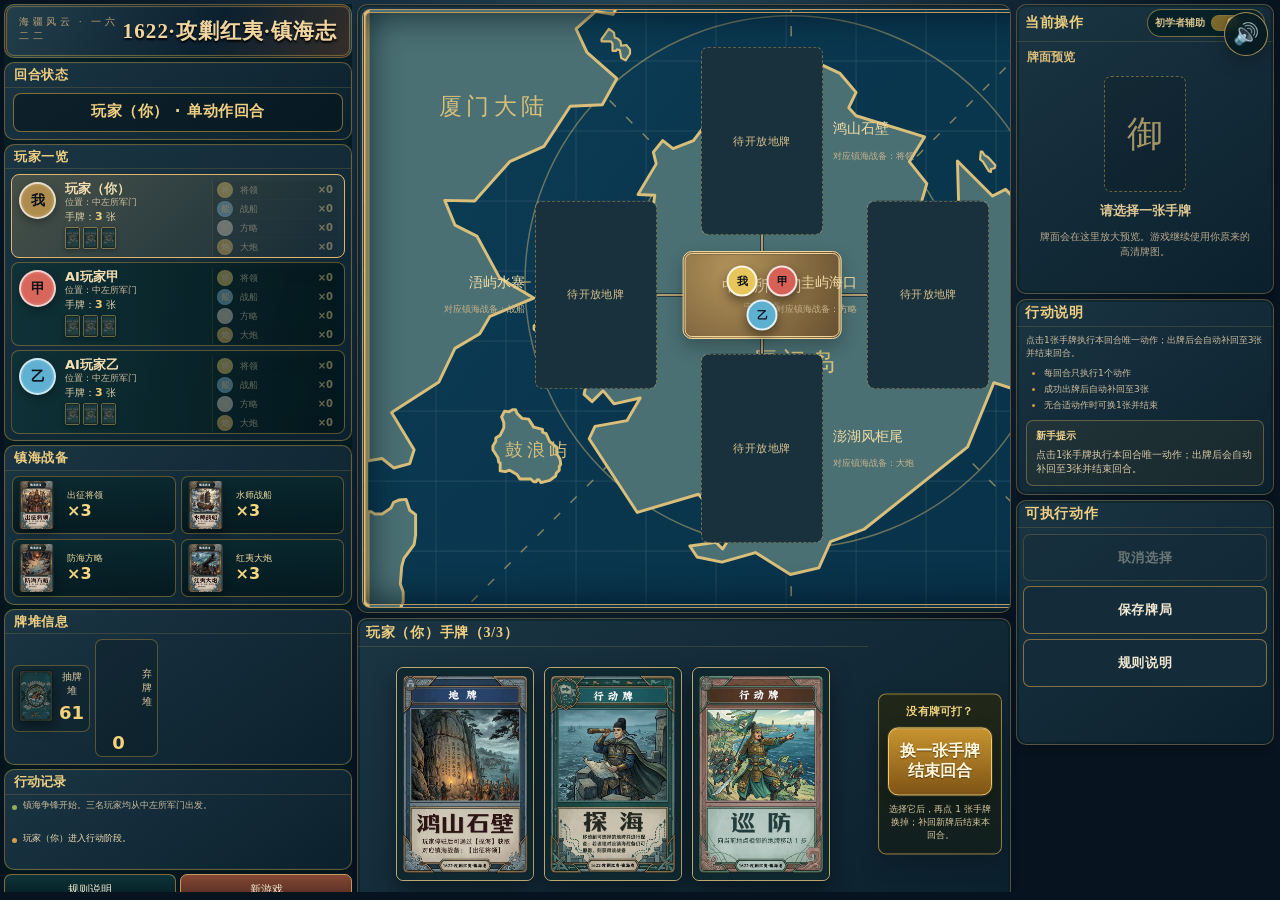
==== commit b38eb6f6: "Enable gameplay sound effects" ====
--- a/index.html
+++ b/index.html
@@ -145,6 +145,7 @@
   <script src="src/v34-skill-cinematic-ui.js?v=20260917c"></script>
   <script src="src/mobile-prompts.js?v=20260917c"></script>
   <script src="src/zhenhai-cinematic.js?v=1"></script>
+  <script src="src/audio.js?v=1"></script>
   <script src="src/main.js?v=zhenhai1"></script>
 </body>
 </html>
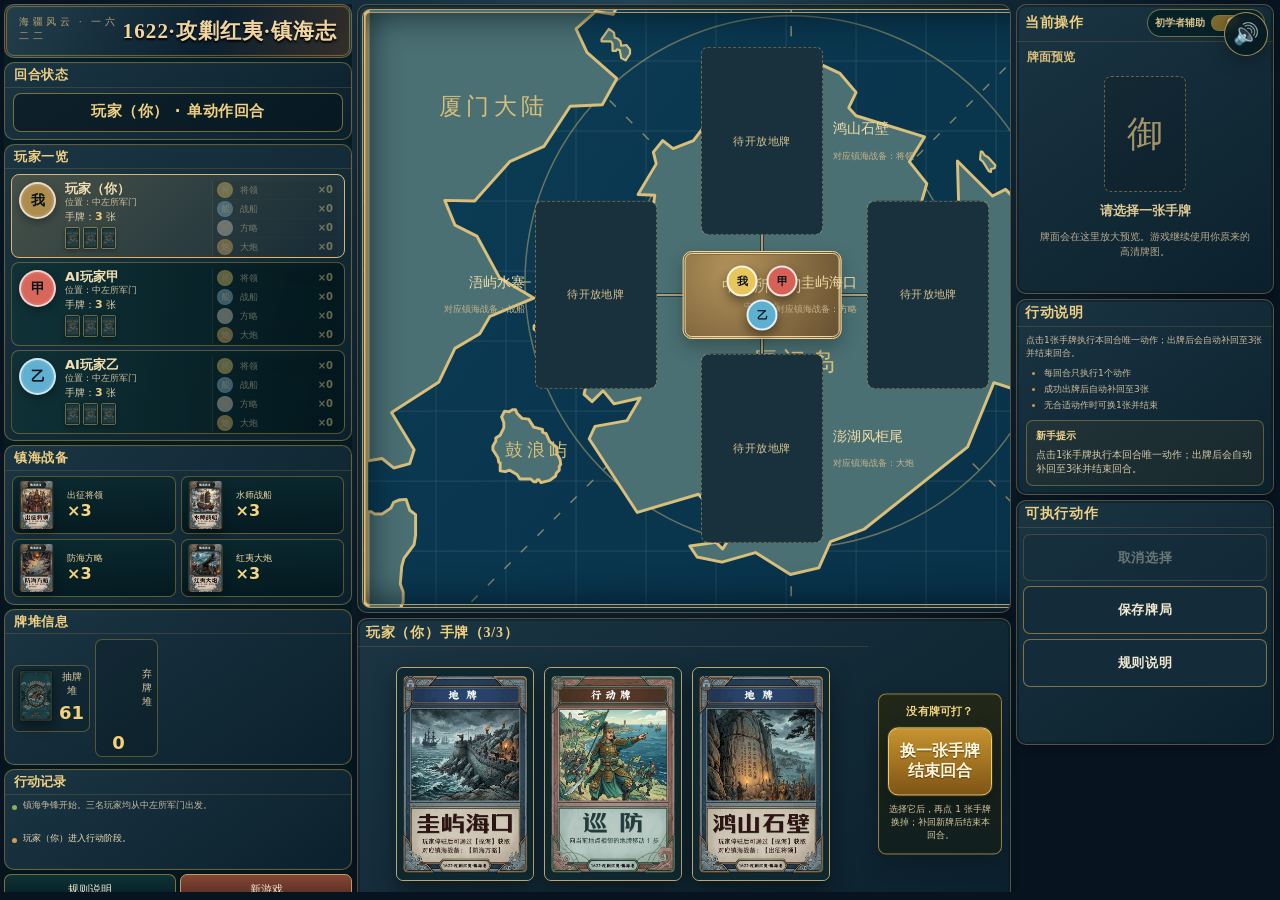
==== commit 0e78a004: "Refresh special-card cinematic script cache" ====
--- a/index.html
+++ b/index.html
@@ -144,7 +144,7 @@
   <script src="src/v30-beginner-assist-ui.js?v=30"></script>
   <script src="src/v34-skill-cinematic-ui.js?v=20260917c"></script>
   <script src="src/mobile-prompts.js?v=20260917c"></script>
-  <script src="src/zhenhai-cinematic.js?v=1"></script>
+  <script src="src/zhenhai-cinematic.js?v=20260921"></script>
   <script src="src/audio.js?v=1"></script>
   <script src="src/main.js?v=zhenhai1"></script>
 </body>
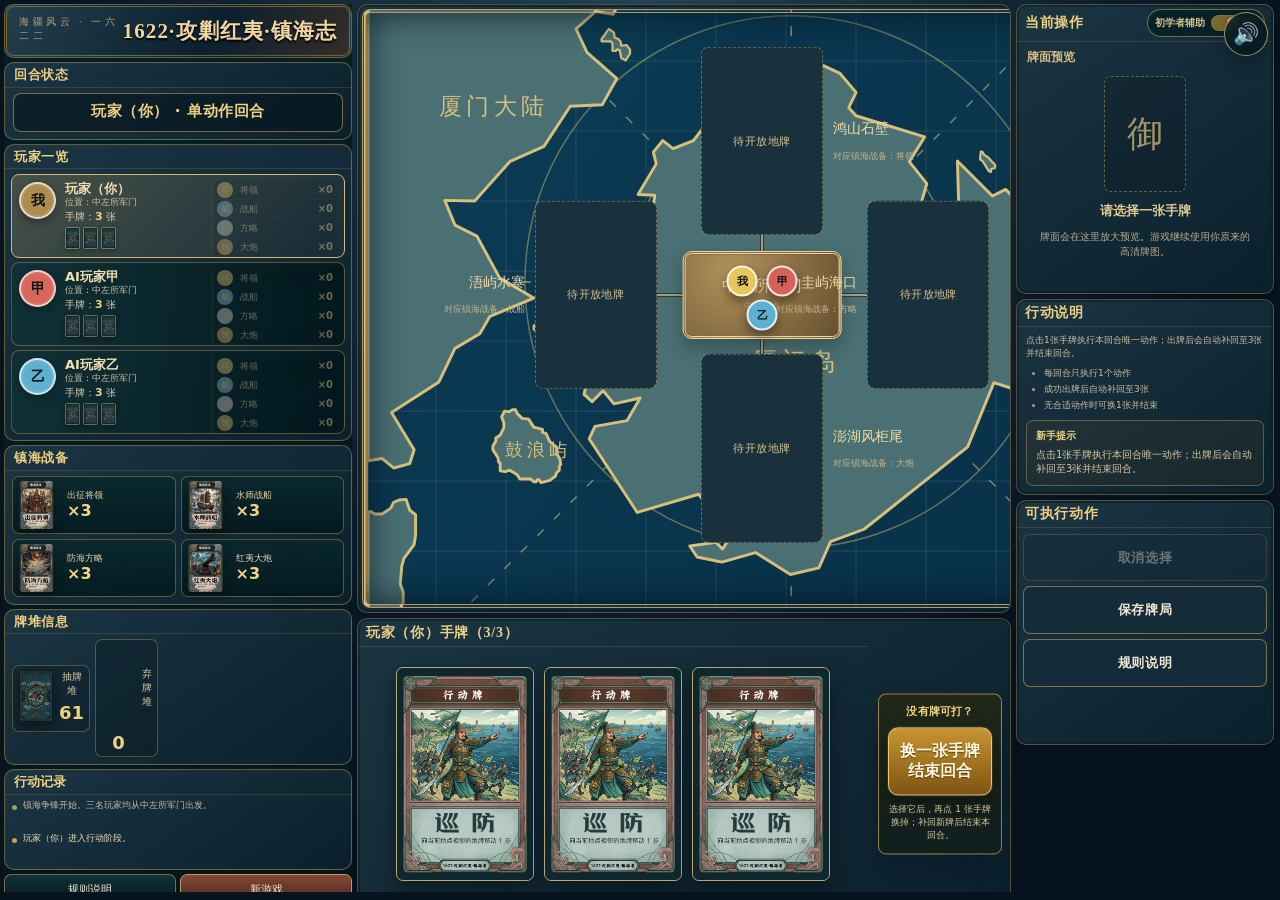
==== commit f58f0f09: "Load cache-safe video cinematic player" ====
--- a/index.html
+++ b/index.html
@@ -144,7 +144,7 @@
   <script src="src/v30-beginner-assist-ui.js?v=30"></script>
   <script src="src/v34-skill-cinematic-ui.js?v=20260917c"></script>
   <script src="src/mobile-prompts.js?v=20260917c"></script>
-  <script src="src/zhenhai-cinematic.js?v=20260921"></script>
+  <script src="src/zhenhai-video-cinematic-v2.js?v=20260921b"></script>
   <script src="src/audio.js?v=1"></script>
   <script src="src/main.js?v=zhenhai1"></script>
 </body>
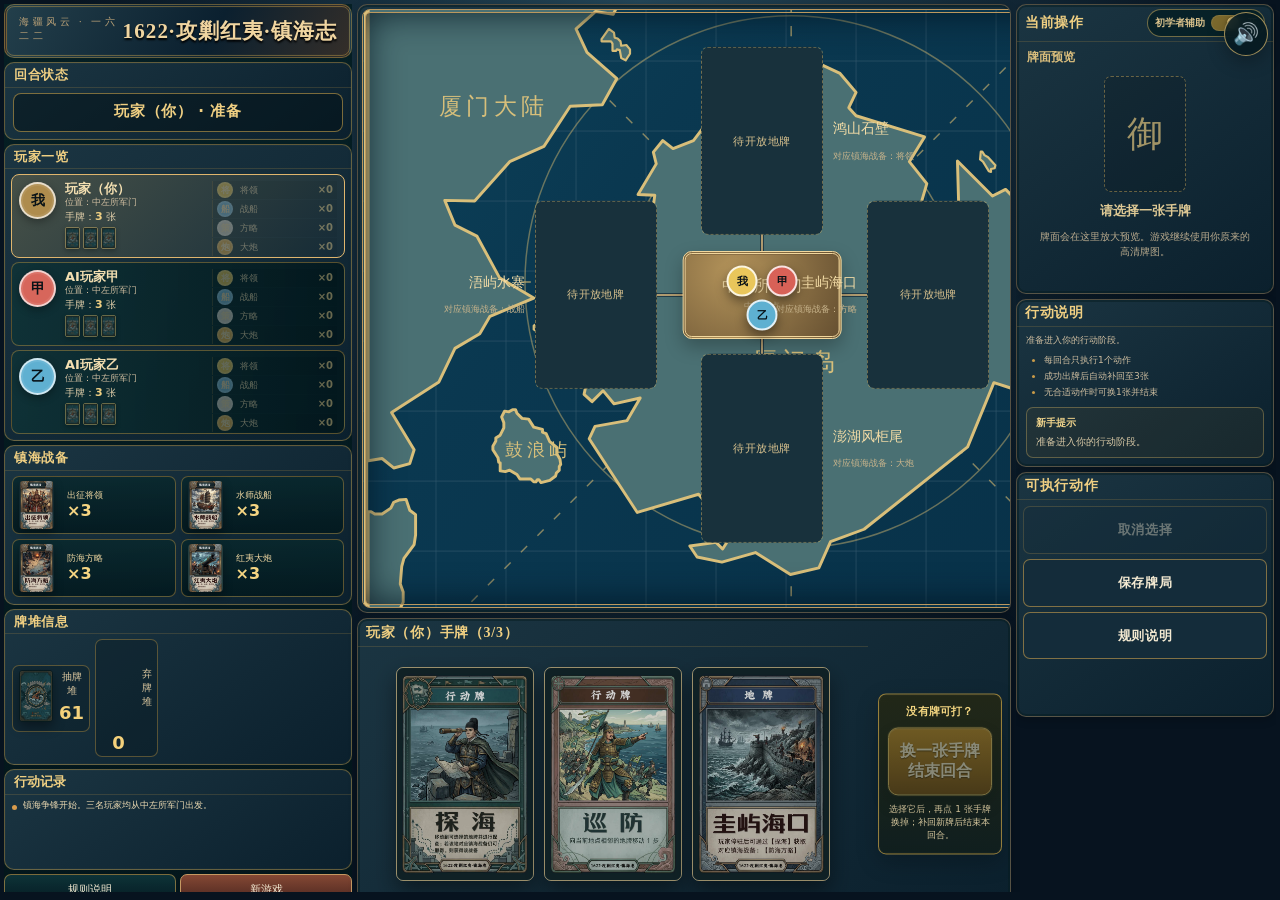
==== commit edf5165c: "Refresh turn transition prompt assets" ====
--- a/index.html
+++ b/index.html
@@ -28,7 +28,7 @@
   <link rel="stylesheet" href="v33-hand-swap.css?v=33">
   <link rel="stylesheet" href="v34-skill-cinematic.css?v=20260917">
   <link rel="stylesheet" href="mobile-portrait.css?v=2">
-  <link rel="stylesheet" href="mobile-prompts.css?v=20260917c">
+  <link rel="stylesheet" href="mobile-prompts.css?v=20260921turn2">
   <link rel="stylesheet" href="zhenhai-theme.css?v=1">
 </head>
 <body>
@@ -143,9 +143,9 @@
   <script src="src/v25-mobile-ui.js?v=29"></script>
   <script src="src/v30-beginner-assist-ui.js?v=30"></script>
   <script src="src/v34-skill-cinematic-ui.js?v=20260917c"></script>
-  <script src="src/mobile-prompts.js?v=20260917c"></script>
+  <script src="src/mobile-prompts.js?v=20260921turn2"></script>
   <script src="src/zhenhai-video-cinematic-v2.js?v=20260921b"></script>
   <script src="src/audio.js?v=1"></script>
   <script src="src/main.js?v=zhenhai1"></script>
 </body>
-</html>
+</html>
--- a/mobile-prompts.css
+++ b/mobile-prompts.css
@@ -3,42 +3,90 @@
   z-index: 9990;
   left: 50%;
   top: 45%;
-  transform: translate(-50%, -50%);
+  transform: translate(-50%, -50%) scale(.97);
   box-sizing: border-box;
-  width: 70vw;
-  max-width: 340px;
+  width: min(78vw, 580px);
   display: flex;
   align-items: center;
   justify-content: center;
-  gap: 14px;
-  padding: 18px 12px;
-  background: rgba(4, 26, 30, .94);
-  border: 1px solid #c5a76c;
-  border-radius: 12px;
-  color: #ead7af;
-  font-size: 14px;
+  gap: 24px;
+  padding: 24px 30px;
+  background: linear-gradient(145deg, rgba(3, 24, 29, .98), rgba(8, 32, 33, .98));
+  border: 2px solid #d8b76d;
+  border-radius: 24px;
+  color: #f5e8bd;
   opacity: 0;
   visibility: hidden;
   pointer-events: none;
-  transition: opacity .15s ease, visibility .15s ease;
+  box-shadow: 0 0 0 100vmax rgba(0, 7, 10, .34), 0 22px 70px rgba(0, 0, 0, .58), inset 0 0 0 1px rgba(255, 239, 181, .08);
+  transition: opacity .16s ease, visibility .16s ease, transform .16s ease;
 }
-#mobile-turn-prompt.is-visible { opacity: 1; visibility: visible; }
-#mobile-turn-prompt strong { display: block; margin-top: 5px; font-size: 20px; }
+#mobile-turn-prompt.is-visible {
+  opacity: 1;
+  visibility: visible;
+  transform: translate(-50%, -50%) scale(1);
+}
+#mobile-turn-prompt .turn-copy { min-width: 0; }
+#mobile-turn-prompt .turn-label {
+  display: block;
+  margin-bottom: 6px;
+  color: #e0bd62;
+  font-size: 14px;
+  font-weight: 800;
+  letter-spacing: .2em;
+}
+#mobile-turn-prompt strong {
+  display: block;
+  color: #fff3cf;
+  font-family: "STKaiti", "KaiTi", serif;
+  font-size: clamp(26px, 3vw, 38px);
+  line-height: 1.2;
+  font-weight: 800;
+  white-space: nowrap;
+}
+#mobile-turn-prompt small {
+  display: block;
+  margin-top: 7px;
+  color: #efd17a;
+  font-size: 17px;
+  font-weight: 700;
+}
 .turn-identity {
   display: grid;
   place-items: center;
-  flex: 0 0 44px;
-  height: 44px;
+  flex: 0 0 70px;
+  height: 70px;
   border-radius: 50%;
-  border: 1px solid #c5a76c;
-  background: #174743;
-  font-size: 24px;
+  border: 2px solid #f0d886;
+  background: #284a3e;
+  color: #ffeab1;
+  font-family: "STKaiti", "KaiTi", serif;
+  font-size: 34px;
+  font-weight: 800;
+  box-shadow: 0 0 0 8px rgba(216, 183, 109, .1), 0 0 24px rgba(238, 201, 112, .22);
 }
+#mobile-turn-prompt.is-ai .turn-identity { background: #5d2521; }
 @media (max-width: 768px) {
+  #mobile-turn-prompt {
+    top: 42%;
+    width: min(86vw, 390px);
+    gap: 14px;
+    padding: 18px 16px;
+    border-width: 1px;
+    border-radius: 14px;
+  }
+  #mobile-turn-prompt .turn-label { font-size: 11px; margin-bottom: 3px; }
+  #mobile-turn-prompt strong { font-size: 21px; white-space: normal; }
+  #mobile-turn-prompt small { margin-top: 4px; font-size: 13px; }
+  .turn-identity {
+    flex-basis: 48px;
+    height: 48px;
+    font-size: 24px;
+    box-shadow: 0 0 0 5px rgba(216, 183, 109, .1), 0 0 18px rgba(238, 201, 112, .2);
+  }
   .skill-cinematic { padding: max(14px, env(safe-area-inset-top)) max(14px, env(safe-area-inset-right)) max(14px, env(safe-area-inset-bottom)) max(14px, env(safe-area-inset-left)); }
   .skill-cinematic__frame { width: 100%; max-width: 460px; height: min(620px, 80dvh); aspect-ratio: auto; }
   .skill-cinematic.is-auto-close .skill-cinematic__details { inset: 0; background: rgba(7, 26, 32, .94); }
   .skill-cinematic__video { object-fit: contain; }
   .skill-cinematic__details { font-size: 18px; line-height: 1.45; }
 }
-@media (min-width: 769px) { #mobile-turn-prompt { display: none; } }
